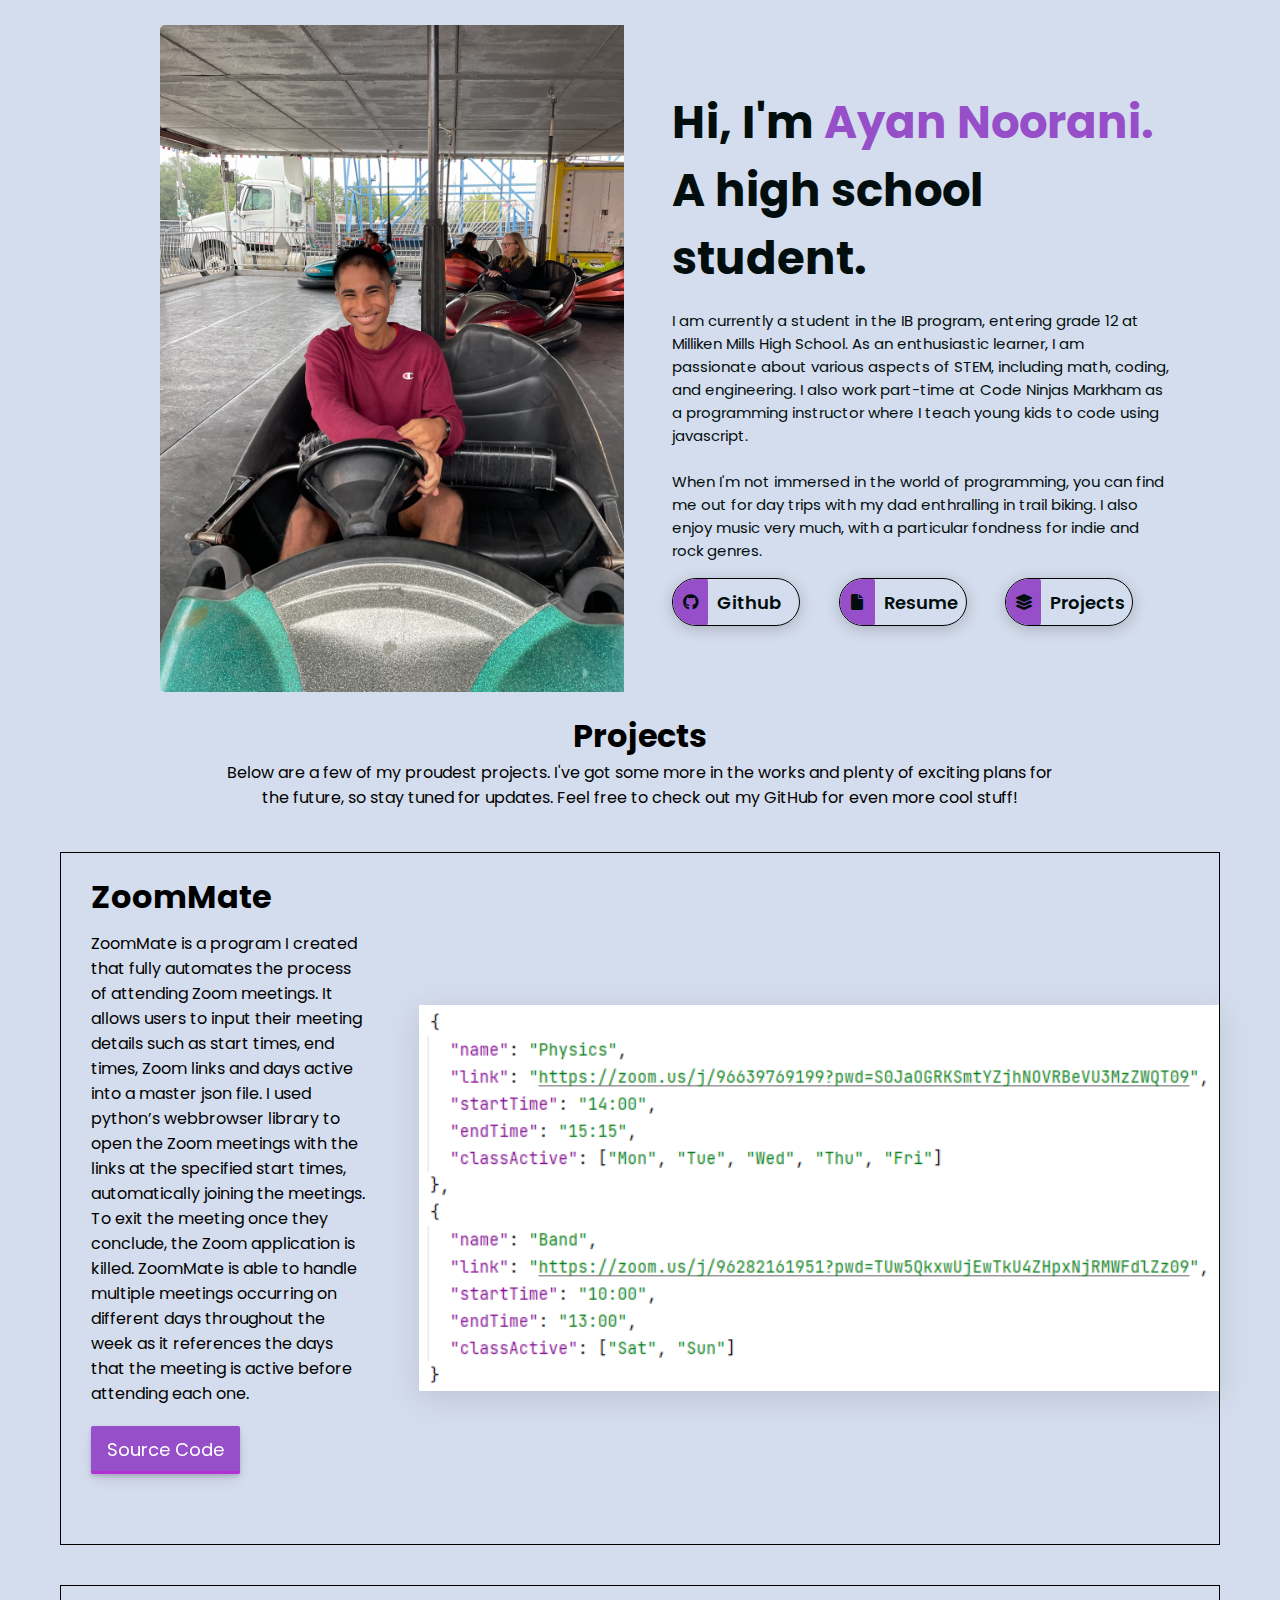
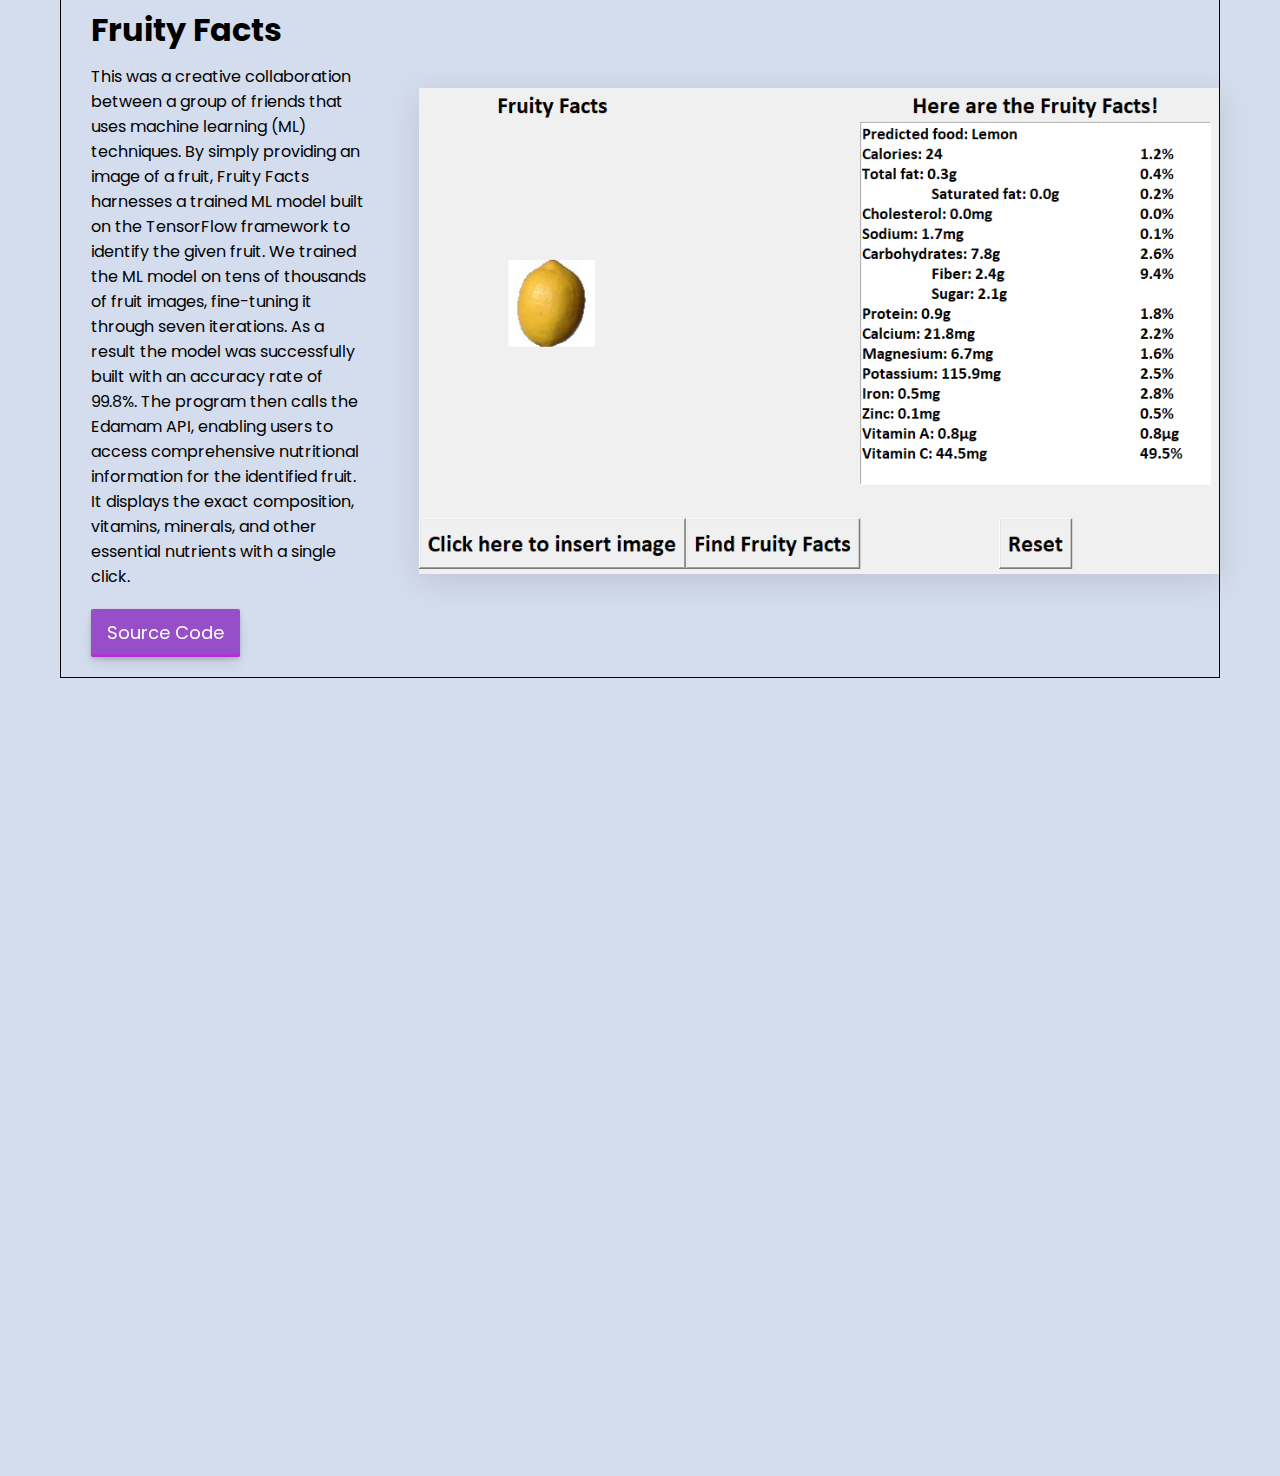
==== index.html @ 3dbb7472 "udated document title" ====
<!DOCTYPE html>
<html lang="en">
<head>
    <meta charset="UTF-8">
    <meta http-equiv="X-UA-Compatible" content="IE=edge">
    <meta name="viewport" content="width=device-width, initial-scale=1.0">
    <title>Ayan Noorani</title>
    <link rel="stylesheet" href="style.css">
    <link href="https://fonts.googleapis.com/css2?family=Poppins&display=swap" rel="stylesheet">
    <link rel="stylesheet" href="https://cdnjs.cloudflare.com/ajax/libs/font-awesome/6.0.0/css/all.min.css" integrity="sha512-9usAa10IRO0HhonpyAIVpjrylPvoDwiPUiKdWk5t3PyolY1cOd4DSE0Ga+ri4AuTroPR5aQvXU9xC6qOPnzFeg==" crossorigin="anonymous" referrerpolicy="no-referrer" />
    <link rel="icon" href="images/favicon-32x32.png">
</head>
<body class="bod">
    <div class="bod1">
        <div class="header-content">
            <div class="left-header">
                <div class="h-shape"></div>
                <div class="image-container">
                    <div class="image">
                        <img class="slides fade slide0" src="images/aboutme/port0.jpg" alt="">
                        <img class="slides fade slide1" src="images/aboutme/port1.jpg" alt="">
                        <img class="slides fade slide2" src="images/aboutme/port2.jpg" alt="">
                        <img class="slides fade slide3" src="images/aboutme/port3.jpg" alt="">
                        <!-- <img class="slides fade slide0"src="images/hero.png" alt=""> -->
                    </div>
                </div>
                
            </div>
            <div class="right-header">
                <h1 class="name">
                    Hi, I'm <span>Ayan Noorani.</span> <br/>
                    A high school student.
                </h1>
                <p>
                    
                    I am currently a student in the IB program, entering grade 12 at Milliken Mills High School. As an enthusiastic learner, I am passionate about various aspects of STEM, including math, coding, and engineering. I also work part-time at Code Ninjas Markham as a programming instructor where I teach young kids to code using javascript. 
                    </br></br>
                    When I'm not immersed in the world of programming, you can find me out for day trips with my dad enthralling in trail biking. I also enjoy music very much, with a particular fondness for indie and rock genres. 

                    
                </p>
                <div class="btns">
                    <div class="btn-container">
                        <a href="https://github.com/4y4n" class="main-btn" target="_blank" style="text-decoration:none">
                            <span class="btn-icon"><i class="fa-brands fa-github"></i></span>
                            <span class="btn-text">Github</span>
                        </a>
                    </div>
                    <div class="btn-container">
                        <span class="icon-btn"></span>
                        <a href="https://www.ayan.imnotavailable.com/resume.pdf" class="main-btn" target="_blank" style="text-decoration:none">
                            <span class="btn-icon"><i class="fa-solid fa-file"></i></span>
                            <span class="btn-text">Resume</span>
                        </a>
                    </div> 
                    <div class="btn-container">
                        <a href="#projects" class="main-btn" style="text-decoration:none">
                            <span class="btn-icon"><i class="fa-solid fa-layer-group"></i></span>
                            <span class="btn-text">Projects</span>
                        </a>
                    </div>
                </div>
            </div>
        </div>
    <div id="projects">
        <div class="projects-title">
            <h1>Projects</h1>
            <div class="projects-title-p">
                <p>Below are a few of my proudest projects. I've got some more in the works and plenty of exciting plans for the future, so stay tuned for updates. Feel free to check out my GitHub for even more cool stuff!</p>
            </div>
        </div>
        <div class="projects-container">
            <div class="project-container">
                <div class="left-project">
                    <h1>ZoomMate</h1>
                    <p>ZoomMate is a program I created that fully automates the process of attending Zoom meetings. It allows users to input their meeting details such as start times, end times, Zoom links and days active into a master json file. I used python’s webbrowser library to open the Zoom meetings with the links at the specified start times, automatically joining the meetings. To exit the meeting once they conclude, the Zoom application is killed. ZoomMate is able to handle multiple meetings occurring on different days throughout the week as it references the days that the meeting is active before attending each one.</p>
                    <a class="project-btn" href="https://github.com/4y4n/ZoomOpener" target="_blank" style="text-decoration:none">Source Code</a>
                </div>
                <div class="right-project">
                    <img src="images/projects/ZoomMate.png" alt="">
                </div>
            </div>
            <div class="project-container">
                <div class="left-project">
                    <h1>Fruity Facts</h1>
                    
                    <p>This was a creative collaboration between a group of friends that uses machine learning (ML) techniques. By simply providing an image of a fruit, Fruity Facts harnesses a trained ML model built on the TensorFlow framework to identify the given fruit. We trained the ML model on tens of thousands of fruit images, fine-tuning it through seven iterations. As a result the model was successfully built with an accuracy rate of 99.8%. The program then calls the Edamam API, enabling users to access comprehensive nutritional information for the identified fruit. It displays the exact composition, vitamins, minerals, and other essential nutrients with a single click.</p>
                    <a role="button" class="project-btn" target="_blank" href="https://github.com/faymo/Fruity-Facts">Source Code</a>
                </div>
                <div class="right-project">
                    <img src="images/projects/FruityFacts.png" alt="">
                </div>
            </div>
        </div>
    </div>
        
        <!-- <a href="#switch" id="switch">Switch</a> -->
    </div>
</body>
<script src="app.js"></script>
</html>


<!-- have a main page with an image carousel, a nice title at the top right with my description below that. then three identical buttons containing resume, github, projects, have projects button take you below. -->
<!-- have a button at the top right where when pressed, will change the css variables to change theme of page -->
<!-- for carousel, have each picture in a div with 100% width that are all in a div with 400% width that is in a div with 100% so you only see one pic at a time, in javascript, just slide the 400% width div over! -->
---- style.css ----
* {
    margin: 0;
    padding: 0;
    box-sizing: border-box;
    list-style: none;
}

:root {
    --color-primary: #D4DDED;
    --color-secondary: rgb(150, 79, 201);
    --color-secondary-fade: 200, 25, 225;
    --color-secondary-box: 150,79, 201;
    --color-text: rgb(2, 14, 14);
    -color-buttons: rgb(197, 119, 55);
    --box-shadow-1: 0 3px 15px rgba(0,0,0,.2);
    --color-background: #D4DDED;
}

html {
    scroll-behavior: smooth;
}


/* body {
    min-height: 100vh;
    width: 100%;
    position: absolute;
    left: 0;
    top: 0;
    padding: 25px 60px;
    background-color: var(--color-primary);
    background-color: var(--color-background);
    font-family: 'Poppins', sans-serif;
    animation-name: opac;
    animation-duration: 2s;
} */

.bod1 {
    background-color: var(--color-background);
    min-height: 100vh;
    width: 100%;
    position: absolute;
    left: 0;
    top: 0;
    padding: 25px 60px;
    font-family: 'Poppins', sans-serif;
    animation-name: opac;
    animation-duration: 2s;
}


@keyframes opac {
    0% {
        opacity: 0;
    }
    100% {
        opacity: 1;
    }
}



a { 
    display: inline-block;
}

/* -------------------------------------------------------------------------------------------------- */
/* header */

.header-content {
    display: grid;
    grid-template-columns: repeat(2, 1fr);
    /* border: 1px solid black; */
}

.left-header {
    display: flex;
    justify-content: center;
    align-items: center;
    /* border: 1px solid black; */
    overflow: hidden;
}

.image-container {
    display: flex;
    width: 100%;
    /* border: 2px solid black; */
    z-index: 100;
}

.image {
    display: flex;
    width: 400%;
    animation-name: fade;
    animation-duration: 500ms;
    /* transform: translateX(-100px); */
    /* transition: 500ms; */
}

/* .slides-1 {
    flex: 1;
    
}

.slides-2 {
    display: inline-block;
} */

.slides {
    width: 500px;
    transition: 500ms;
    border-radius: 5px;
    margin-left: 100px;
}

/* .slide0 {
    display: flex;
}

.fade {
    animation-name: fade;
    animation-duration: 2s;
} */
  
@keyframes fade {
    0% {
        transform: translateX(120%)
    }
    100% {
        transform: translateX(0)
    }
}


.right-header {
    padding: 3rem 3rem;
    color: var(--color-text);
}

.right-header h1 {
    /* border: 1px solid black; */
    padding-top: 1rem;
    width: 500px;
    font-size: 45px;
}

.right-header p {
    padding-top: 1rem;
    font-size: 15px;
}

.name span {
    color: var(--color-secondary);
}

/* Buttons */
.btns {
    padding-top: 1rem;
    display: grid;
    grid-template-columns: repeat(3, 3fr);
}

.btn-container {
    display: flex;
    width: fit-content;
    height: auto;
    align-self: flex-start;
    box-shadow: var(--box-shadow-1);
    border-radius: 30px;
    font-size: 20px;
    transition: 1s;
}

.main-btn {
    border-radius: 30px;
    font-weight: 600;
    position: relative;
    border: 1px solid black;
    display: flex;
    overflow: hidden;
    align-self: flex-start;
    align-items: center;
    padding-right: 1rem;
    z-index: 1;
    width: 8rem;
    height: 3rem;
}


.btn-text {
    z-index: 3;
    padding-left: 40%;
    filter: none;
    opacity: 1;
    transition: all .2s ease-in; 
    font-size: 18px;
    color: var(--color-text);
}

.btn-icon {
    z-index: 4;
    display: flex;
    width: 35px;
    height: 50px;
    position: absolute;
    align-items: center;
    justify-content: center;
    padding: 0.8rem;
    background-color: var(--color-secondary);
    border-radius: 10%;
    margin-right: 0.5rem;
    /* transform: translateX(0); */
    transition: all .2s ease-in;
    opacity: 1;
}

.btn-icon i {
    transform: translateX(0);
    transition: all .2s ease-in;
    color: var(--color-text);
    font-size: 1rem;
    filter: none;
}

.main-btn:hover .btn-icon {
    width: 8rem;
    transition: all .2s ease-out;
    background-color: rgba(var(--color-secondary-fade), 0.55);
    backdrop-filter: blur(2px);
}

.main-btn:hover .btn-icon i{
    transition: all .2s ease-out;
    font-size: larger;
}

.main-btn:hover .btn-text{
    opacity: 0;
    transition: all .2s ease-out;
}




/* ------------------------------------------------------------------------------------- */
/* Projects */

.projects-title {
    display: block;
    height: 100px;
    margin-top: 20px;
    /* position: absolute; */
}

.projects-title h1 {
    display: flex;
    justify-content: center;
    align-items: center;
    text-align: center;
}

.projects-title-p {
    display: flex;
    justify-content: center;
    align-items: center;
    /* width: 500px; */
}

.projects-title p {
    text-align: center;
    width: 830px;
}

.projects-container {
    /* display: flex; */
    width: fit-content;
    display: grid;
    grid-template-rows: repeat(3, 1fr);
    margin-top: 40px;
    /* grid-template-columns: repeat(1, 1fr); */
    /* border: 1px solid black; */
}



.project-container {
    display: grid;
    grid-template-columns: repeat(2, 1fr);
    border: 1px solid black;
    margin-bottom: 40px;
}

.right-project{
    /* width: 400px; */
    /* padding-top: 10px;
    padding-left: 30px; */
    display: flex;
    justify-content: center;
    align-items: center;
    margin-left: 50px;
}

.right-project img {
    width: 800px;
    box-shadow: rgba(100, 100, 111, 0.2) 0px 7px 29px 0px;
}

.left-project {
    margin-top: 20px;
    margin-left: 30px;
    margin-bottom: 20px;

}

.left-project h1{
    display: flex;

}
.left-project p {
    display: flex;
    margin-top: 10px;
    margin-bottom: 20px;
}

/* source code buttons */

.project-btn {
    align-items: center;
    appearance: none;
    background-color: var(--color-secondary);
    border-radius: 2px;
    border-width: 0;
    box-shadow: rgba(45, 35, 66, 0.2) 0 2px 4px,rgba(45, 35, 66, 0.15) 0 7px 13px -3px, rgba(var(--color-secondary-fade), 0.55) 0 -3px 0 inset;
    box-sizing: border-box;
    color: white;
    cursor: pointer;
    display: inline-flex;
    height: 48px;
    justify-content: center;
    line-height: 1;
    list-style: none;
    overflow: hidden;
    padding-left: 16px;
    padding-right: 16px;
    position: relative;
    text-align: left;
    text-decoration: none;
    transition: box-shadow .15s,transform .15s;
    user-select: none;
    -webkit-user-select: none;
    touch-action: manipulation;
    white-space: nowrap;
    will-change: box-shadow,transform;
    font-size: 18px;
}
   
.project-btn:focus {
    box-shadow: #D6D6E7 0 0 20px 1.5px inset, rgba(45, 35, 66, 0.4) 0 2px 4px, rgba(45, 35, 66, 0.3) 0 7px 13px -3px, rgba(var(--color-secondary-fade), 0.55) 0 -3px 0 inset;
}
   
.project-btn:hover {
    box-shadow: rgba(45, 35, 66, 0.3) 0 4px 20px, rgba(45, 35, 66, 0.2) 0 7px 13px -3px, rgba(var(--color-secondary-fade), 0.55) 0 -3px 0 inset;
    transform: translateY(-2px);
}
   
.project-btn:active {
    box-shadow: rgba(var(--color-secondary-fade), 0.55) 0 3px 20px inset;
    transform: translateY(2px);
}
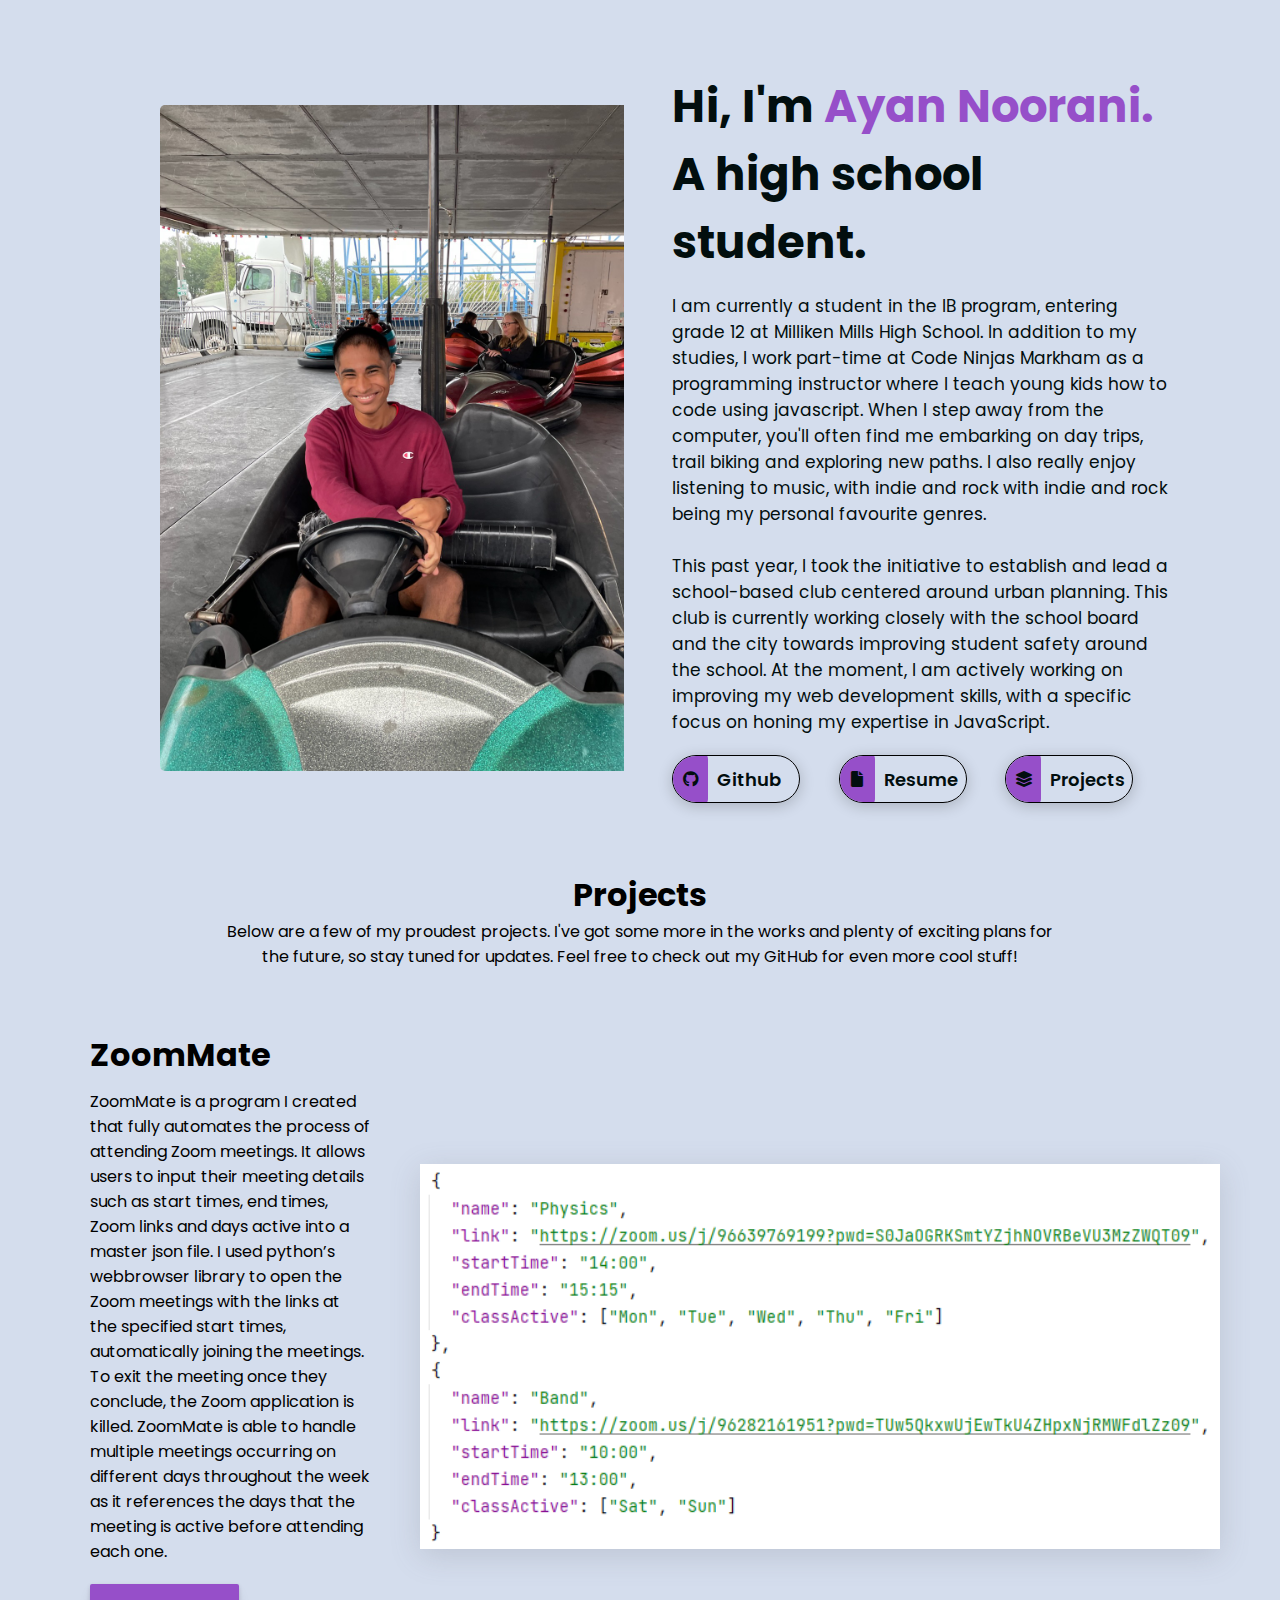
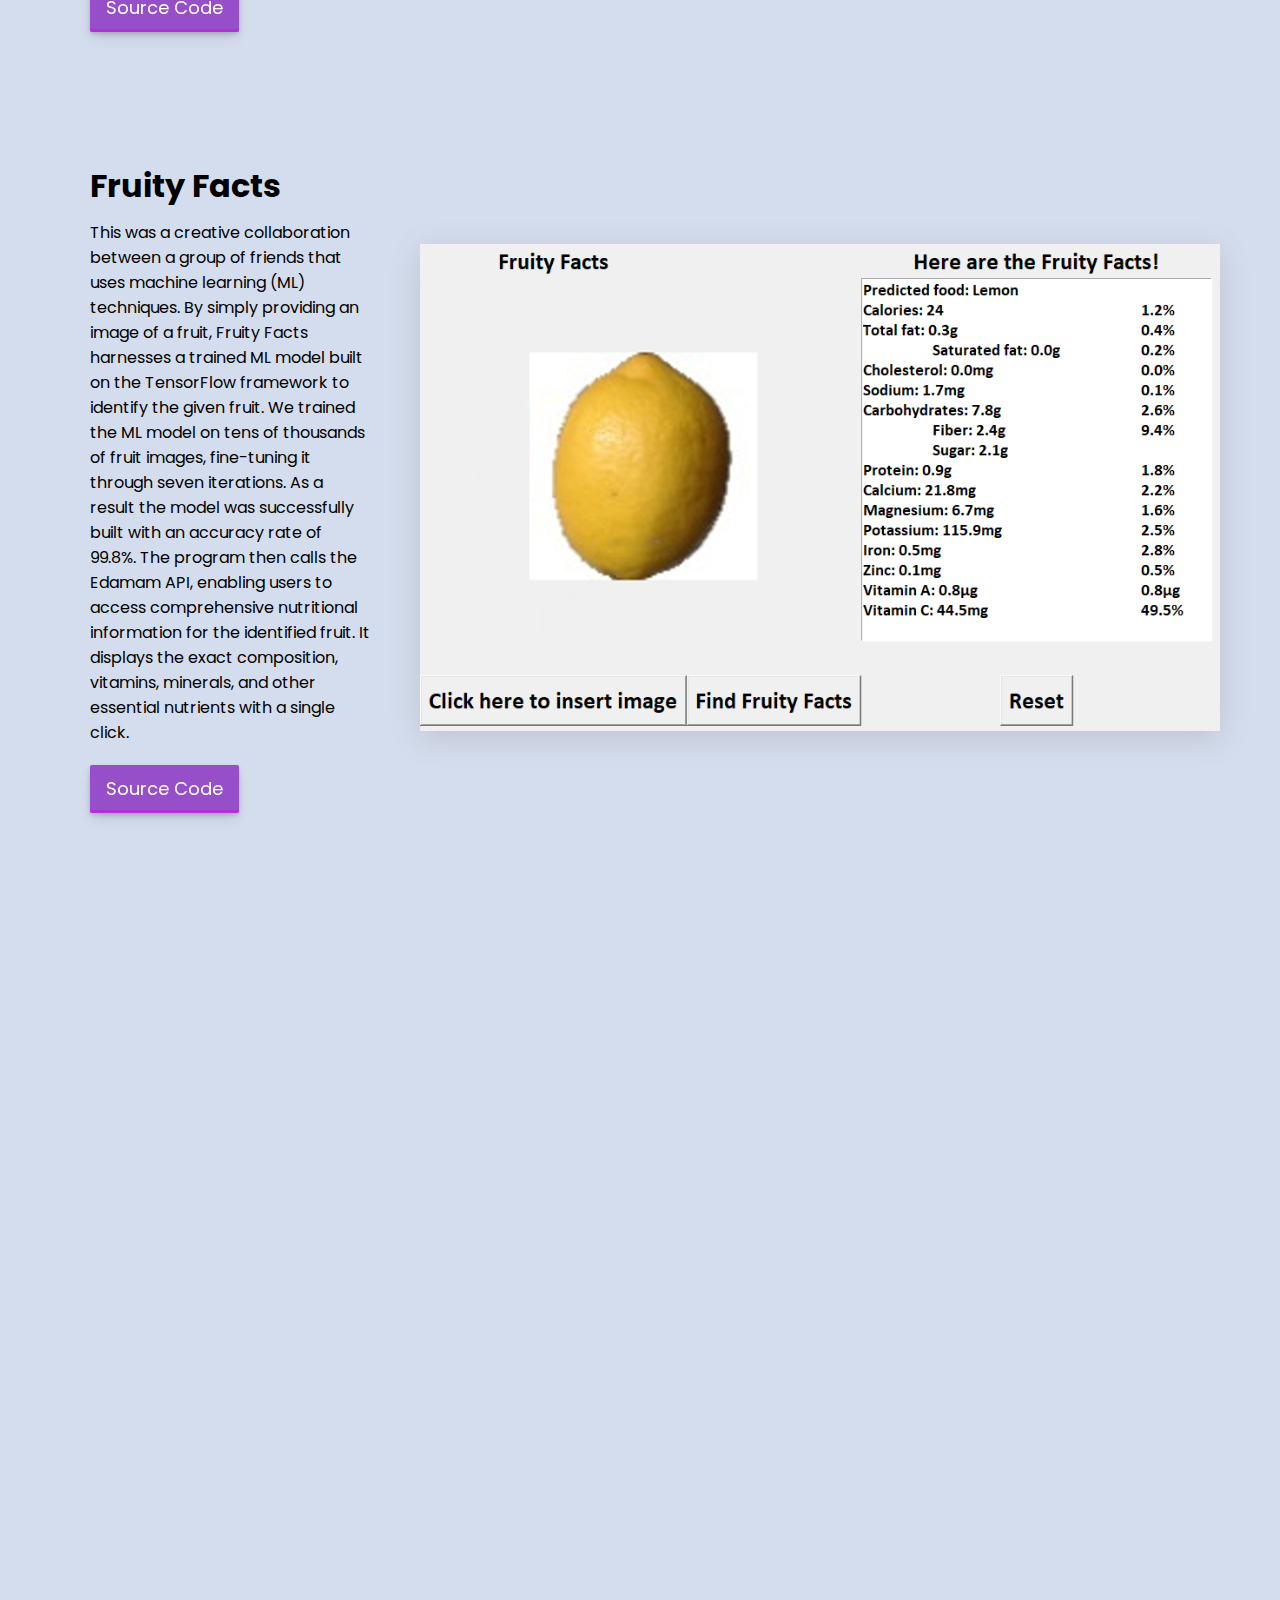
==== commit 085e8c0d: "updated about me text" ====
--- a/index.html
+++ b/index.html
@@ -11,16 +11,15 @@
     <link rel="icon" href="images/favicon-32x32.png">
 </head>
 <body class="bod">
-    <div class="bod1">
-        <div class="header-content">
-            <div class="left-header">
-                <div class="h-shape"></div>
+    <div class="header-content">
+        <div class="left-header">
+            <div class="h-shape"></div>
                 <div class="image-container">
                     <div class="image">
-                        <img class="slides fade slide0" src="images/aboutme/port0.jpg" alt="">
-                        <img class="slides fade slide1" src="images/aboutme/port1.jpg" alt="">
-                        <img class="slides fade slide2" src="images/aboutme/port2.jpg" alt="">
-                        <img class="slides fade slide3" src="images/aboutme/port3.jpg" alt="">
+                        <img class="slides slide0" src="images/aboutme/port0.jpg" alt="">
+                        <img class="slides slide1" src="images/aboutme/port1.jpg" alt="">
+                        <img class="slides slide2" src="images/aboutme/port2.jpg" alt="">
+                        <img class="slides slide3" src="images/aboutme/port3.jpg" alt="">
                         <!-- <img class="slides fade slide0"src="images/hero.png" alt=""> -->
                     </div>
                 </div>
@@ -32,12 +31,9 @@
                     A high school student.
                 </h1>
                 <p>
-                    
-                    I am currently a student in the IB program, entering grade 12 at Milliken Mills High School. As an enthusiastic learner, I am passionate about various aspects of STEM, including math, coding, and engineering. I also work part-time at Code Ninjas Markham as a programming instructor where I teach young kids to code using javascript. 
-                    </br></br>
-                    When I'm not immersed in the world of programming, you can find me out for day trips with my dad enthralling in trail biking. I also enjoy music very much, with a particular fondness for indie and rock genres. 
-
-                    
+                    I am currently a student in the IB program, entering grade 12 at Milliken Mills High School.  In addition to my studies, I work part-time at Code Ninjas Markham as a programming instructor where I teach young kids how to code using javascript. When I step away from the computer, you'll often find me embarking on day trips, trail biking and exploring new paths. I also really enjoy listening to music, with indie and rock with indie and rock being my personal favourite genres. 
+                    <br/><br/>
+                    This past year, I took the initiative to establish and lead a school-based club centered around urban planning. This club is currently working closely with the school board and the city towards improving student safety around the school. At the moment, I am actively working on improving my web development skills, with a specific focus on honing my expertise in JavaScript.
                 </p>
                 <div class="btns">
                     <div class="btn-container">
@@ -94,8 +90,7 @@
         </div>
     </div>
         
-        <!-- <a href="#switch" id="switch">Switch</a> -->
-    </div>
+    <!-- <a href="#switch" id="switch">Switch</a> -->
 </body>
 <script src="app.js"></script>
 </html>
--- a/style.css
+++ b/style.css
@@ -21,21 +21,22 @@
 }
 
 
-/* body {
+body {
     min-height: 100vh;
     width: 100%;
     position: absolute;
     left: 0;
     top: 0;
     padding: 25px 60px;
+    /* padding: 3% 1%; */
     background-color: var(--color-primary);
     background-color: var(--color-background);
     font-family: 'Poppins', sans-serif;
     animation-name: opac;
     animation-duration: 2s;
-} */
-
-.bod1 {
+}
+
+/* .bod1 {
     background-color: var(--color-background);
     min-height: 100vh;
     width: 100%;
@@ -46,7 +47,7 @@
     font-family: 'Poppins', sans-serif;
     animation-name: opac;
     animation-duration: 2s;
-}
+} */
 
 
 @keyframes opac {
@@ -97,30 +98,12 @@
     /* transition: 500ms; */
 }
 
-/* .slides-1 {
-    flex: 1;
-    
-}
-
-.slides-2 {
-    display: inline-block;
-} */
-
 .slides {
     width: 500px;
-    transition: 500ms;
+    transition: 500ms ease-in-out;
     border-radius: 5px;
     margin-left: 100px;
 }
-
-/* .slide0 {
-    display: flex;
-}
-
-.fade {
-    animation-name: fade;
-    animation-duration: 2s;
-} */
   
 @keyframes fade {
     0% {
@@ -139,14 +122,14 @@
 
 .right-header h1 {
     /* border: 1px solid black; */
-    padding-top: 1rem;
+    /* padding-top: 1rem; */
     width: 500px;
     font-size: 45px;
 }
 
 .right-header p {
     padding-top: 1rem;
-    font-size: 15px;
+    font-size: 17px;
 }
 
 .name span {
@@ -155,7 +138,7 @@
 
 /* Buttons */
 .btns {
-    padding-top: 1rem;
+    padding-top: 20px;
     display: grid;
     grid-template-columns: repeat(3, 3fr);
 }
@@ -286,7 +269,7 @@
 .project-container {
     display: grid;
     grid-template-columns: repeat(2, 1fr);
-    border: 1px solid black;
+    /* border: 1px solid black; */
     margin-bottom: 40px;
 }
 
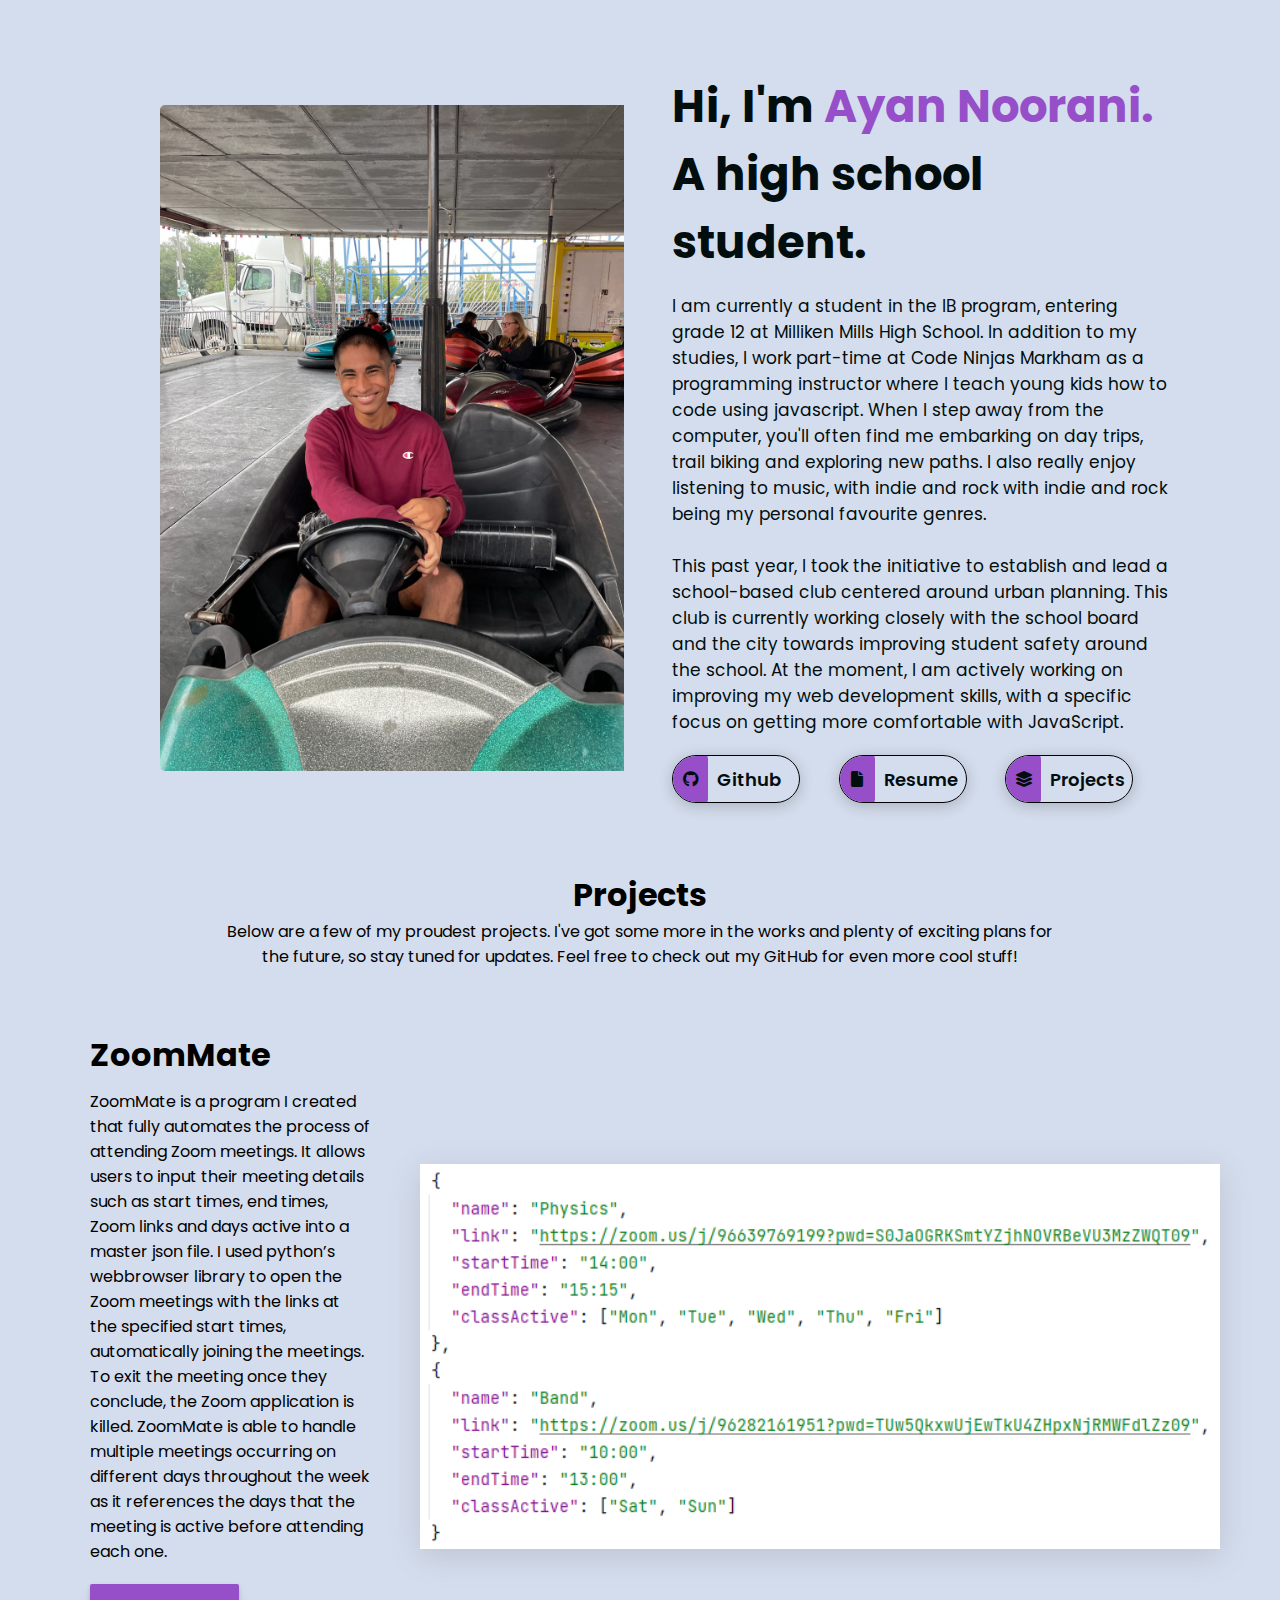
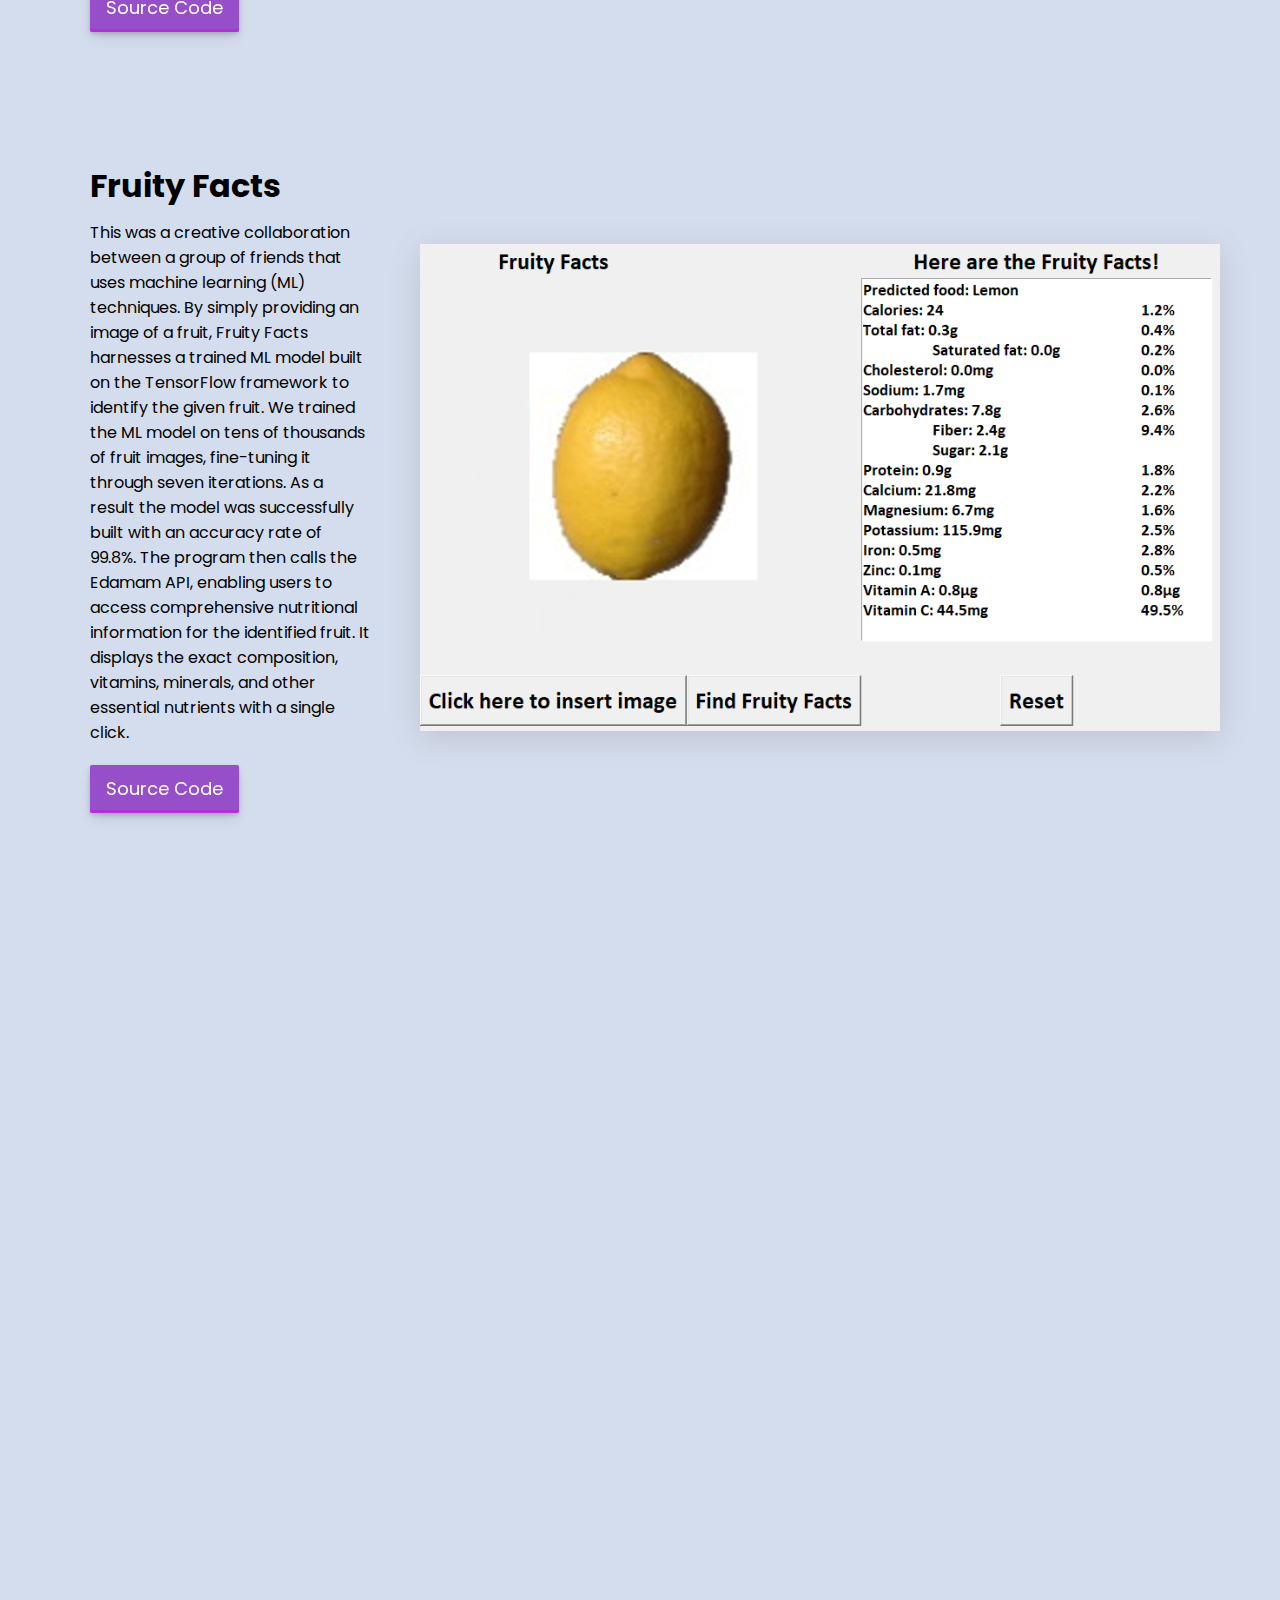
==== commit 64d470ef: "updated about me desc" ====
--- a/index.html
+++ b/index.html
@@ -33,7 +33,7 @@
                 <p>
                     I am currently a student in the IB program, entering grade 12 at Milliken Mills High School.  In addition to my studies, I work part-time at Code Ninjas Markham as a programming instructor where I teach young kids how to code using javascript. When I step away from the computer, you'll often find me embarking on day trips, trail biking and exploring new paths. I also really enjoy listening to music, with indie and rock with indie and rock being my personal favourite genres. 
                     <br/><br/>
-                    This past year, I took the initiative to establish and lead a school-based club centered around urban planning. This club is currently working closely with the school board and the city towards improving student safety around the school. At the moment, I am actively working on improving my web development skills, with a specific focus on honing my expertise in JavaScript.
+                    This past year, I took the initiative to establish and lead a school-based club centered around urban planning. This club is currently working closely with the school board and the city towards improving student safety around the school. At the moment, I am actively working on improving my web development skills, with a specific focus on getting more comfortable with JavaScript.
                 </p>
                 <div class="btns">
                     <div class="btn-container">
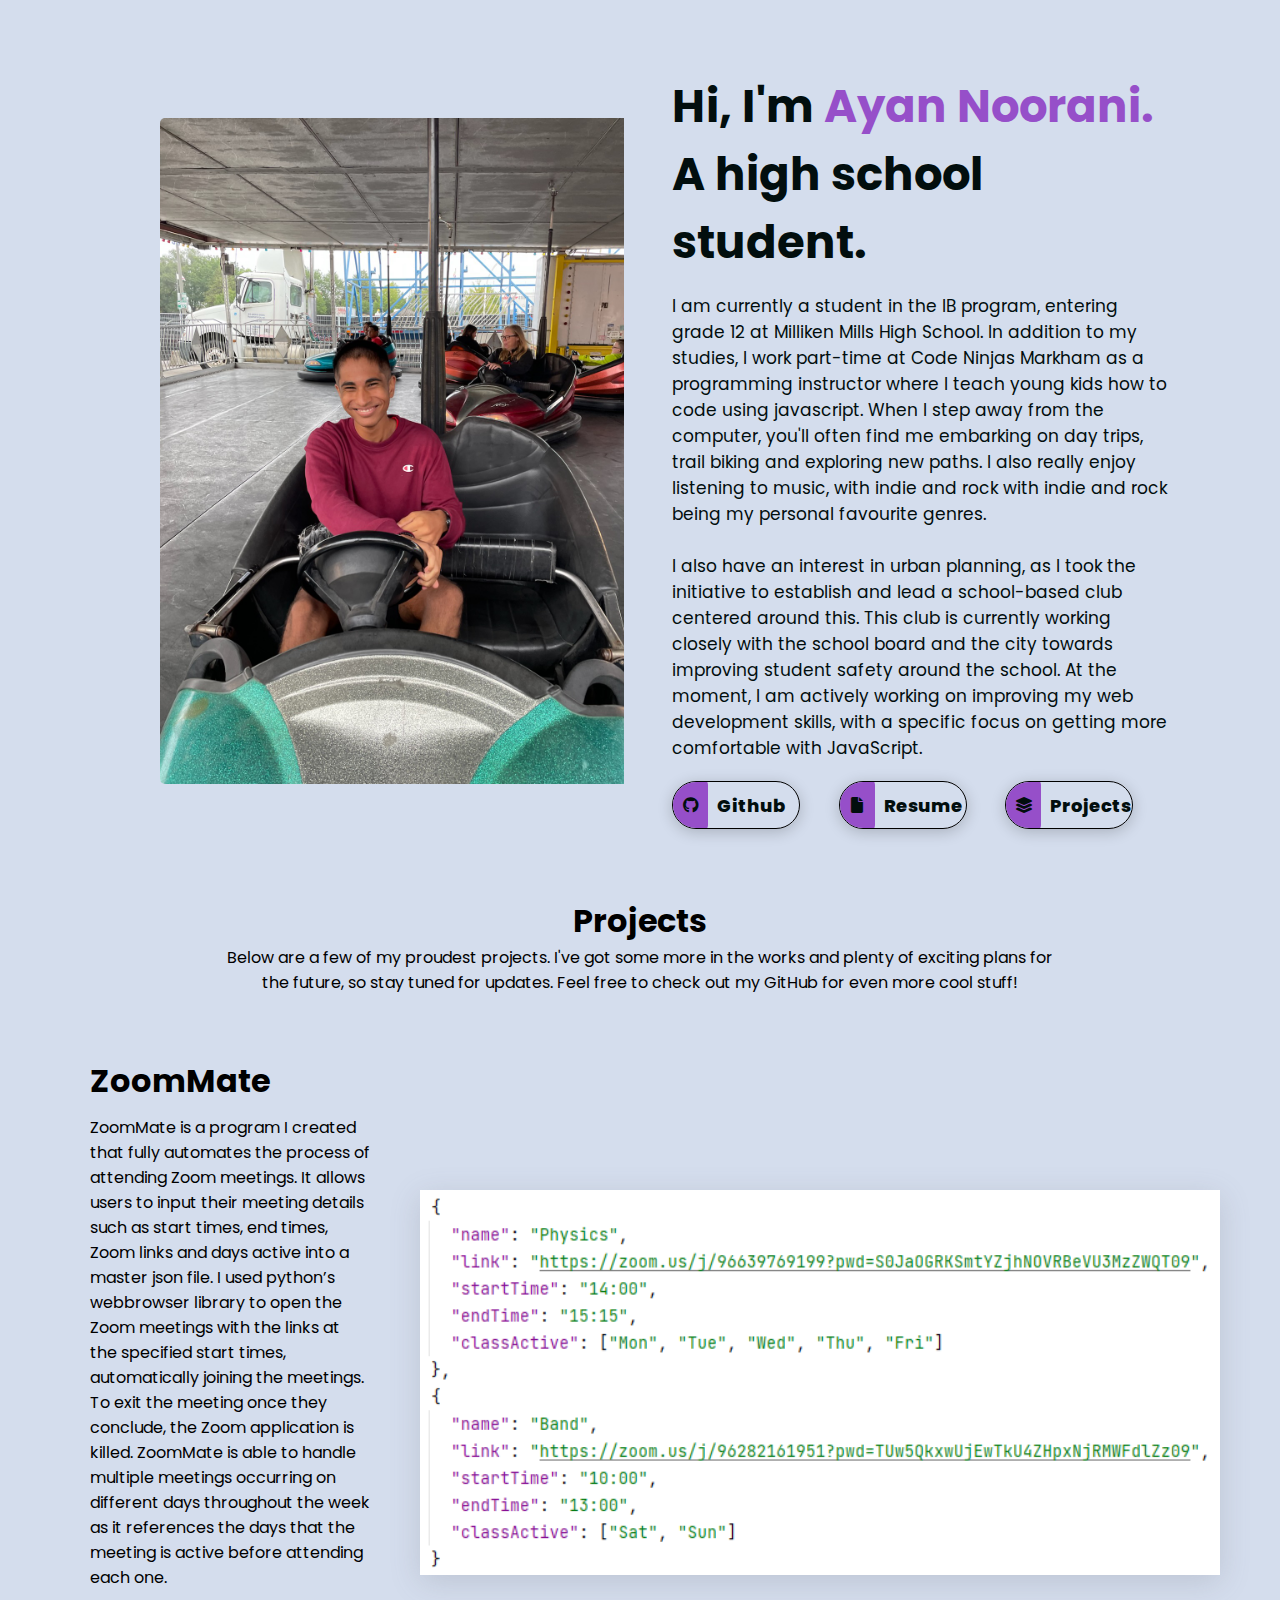
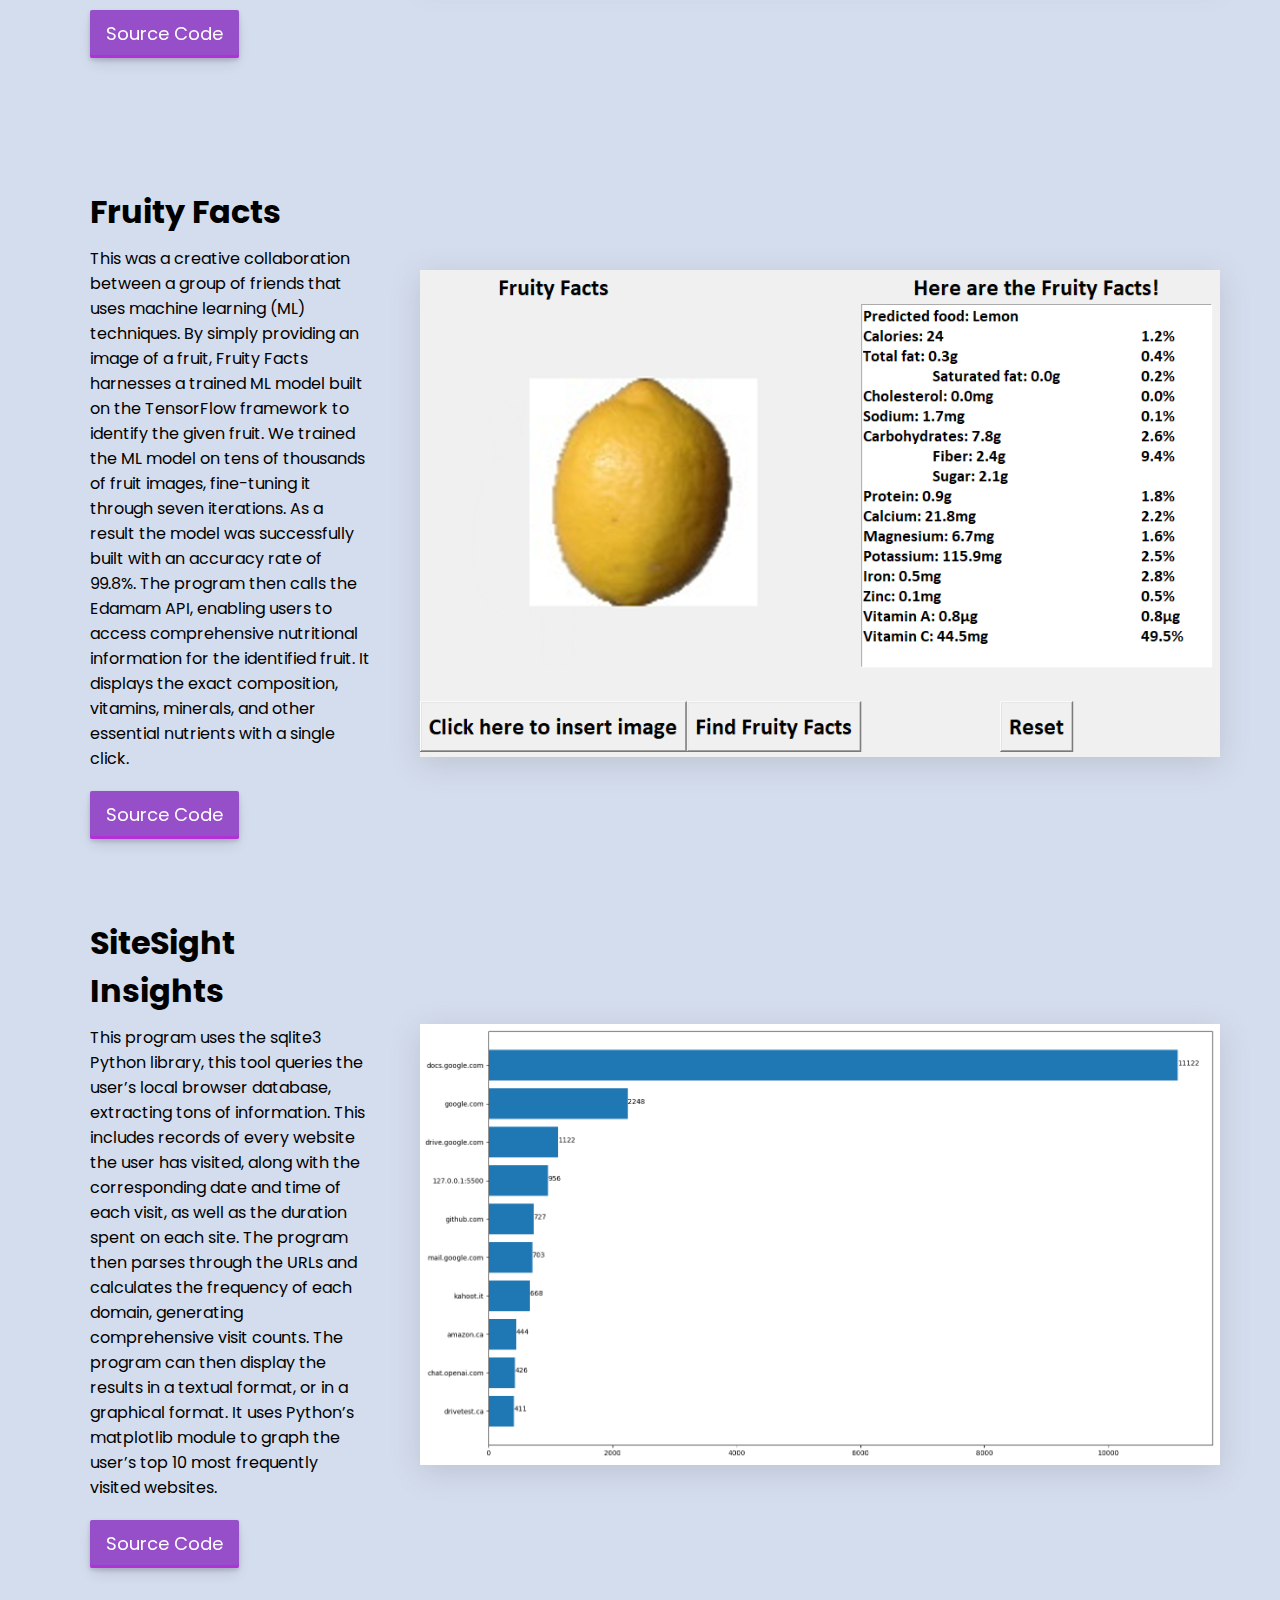
==== commit 506cb462: "Added third project" ====
--- a/index.html
+++ b/index.html
@@ -14,7 +14,7 @@
     <div class="header-content">
         <div class="left-header">
             <div class="h-shape"></div>
-                <div class="image-container">
+                <div class="image-container" id="images-container">
                     <div class="image">
                         <img class="slides slide0" src="images/aboutme/port0.jpg" alt="">
                         <img class="slides slide1" src="images/aboutme/port1.jpg" alt="">
@@ -23,7 +23,6 @@
                         <!-- <img class="slides fade slide0"src="images/hero.png" alt=""> -->
                     </div>
                 </div>
-                
             </div>
             <div class="right-header">
                 <h1 class="name">
@@ -33,7 +32,7 @@
                 <p>
                     I am currently a student in the IB program, entering grade 12 at Milliken Mills High School.  In addition to my studies, I work part-time at Code Ninjas Markham as a programming instructor where I teach young kids how to code using javascript. When I step away from the computer, you'll often find me embarking on day trips, trail biking and exploring new paths. I also really enjoy listening to music, with indie and rock with indie and rock being my personal favourite genres. 
                     <br/><br/>
-                    This past year, I took the initiative to establish and lead a school-based club centered around urban planning. This club is currently working closely with the school board and the city towards improving student safety around the school. At the moment, I am actively working on improving my web development skills, with a specific focus on getting more comfortable with JavaScript.
+                    I also have an interest in urban planning, as I took the initiative to establish and lead a school-based club centered around this. This club is currently working closely with the school board and the city towards improving student safety around the school. At the moment, I am actively working on improving my web development skills, with a specific focus on getting more comfortable with JavaScript.
                 </p>
                 <div class="btns">
                     <div class="btn-container">
@@ -70,7 +69,7 @@
                 <div class="left-project">
                     <h1>ZoomMate</h1>
                     <p>ZoomMate is a program I created that fully automates the process of attending Zoom meetings. It allows users to input their meeting details such as start times, end times, Zoom links and days active into a master json file. I used python’s webbrowser library to open the Zoom meetings with the links at the specified start times, automatically joining the meetings. To exit the meeting once they conclude, the Zoom application is killed. ZoomMate is able to handle multiple meetings occurring on different days throughout the week as it references the days that the meeting is active before attending each one.</p>
-                    <a class="project-btn" href="https://github.com/4y4n/ZoomOpener" target="_blank" style="text-decoration:none">Source Code</a>
+                    <a class="project-btn" href="https://github.com/4y4n/ZoomMate" target="_blank" style="text-decoration:none">Source Code</a>
                 </div>
                 <div class="right-project">
                     <img src="images/projects/ZoomMate.png" alt="">
@@ -84,7 +83,18 @@
                     <a role="button" class="project-btn" target="_blank" href="https://github.com/faymo/Fruity-Facts">Source Code</a>
                 </div>
                 <div class="right-project">
-                    <img src="images/projects/FruityFacts.png" alt="">
+                    <img src="images/projects/Fruity_Facts.png" alt="">
+                </div>
+            </div>
+            <div class="project-container">
+                <div class="left-project">
+                    <h1>SiteSight Insights</h1>
+                    
+                    <p>This program uses the sqlite3 Python library, this tool queries the user’s local browser database, extracting tons of information. This includes records of every website the user has visited, along with the corresponding date and time of each visit, as well as the duration spent on each site. The program then parses through the URLs and calculates the frequency of each domain, generating comprehensive visit counts. The program can then display the results in a textual format, or in a graphical format. It uses Python’s matplotlib module to graph the user’s top 10 most frequently visited websites.</p>
+                    <a role="button" class="project-btn" target="_blank" href="https://github.com/4y4n/Browser_History_Analyzer">Source Code</a>
+                </div>
+                <div class="right-project">
+                    <img src="images/projects/SiteSight_Insights.png" alt="">
                 </div>
             </div>
         </div>
--- a/style.css
+++ b/style.css
@@ -94,6 +94,7 @@
     width: 400%;
     animation-name: fade;
     animation-duration: 500ms;
+
     /* transform: translateX(-100px); */
     /* transition: 500ms; */
 }
@@ -102,6 +103,7 @@
     width: 500px;
     transition: 500ms ease-in-out;
     border-radius: 5px;
+    /* margin-left: calc(25% - 500px); */
     margin-left: 100px;
 }
   
@@ -152,6 +154,7 @@
     border-radius: 30px;
     font-size: 20px;
     transition: 1s;
+    cursor: pointer;
 }
 
 .main-btn {
@@ -178,6 +181,7 @@
     transition: all .2s ease-in; 
     font-size: 18px;
     color: var(--color-text);
+    font-weight: 800;
 }
 
 .btn-icon {
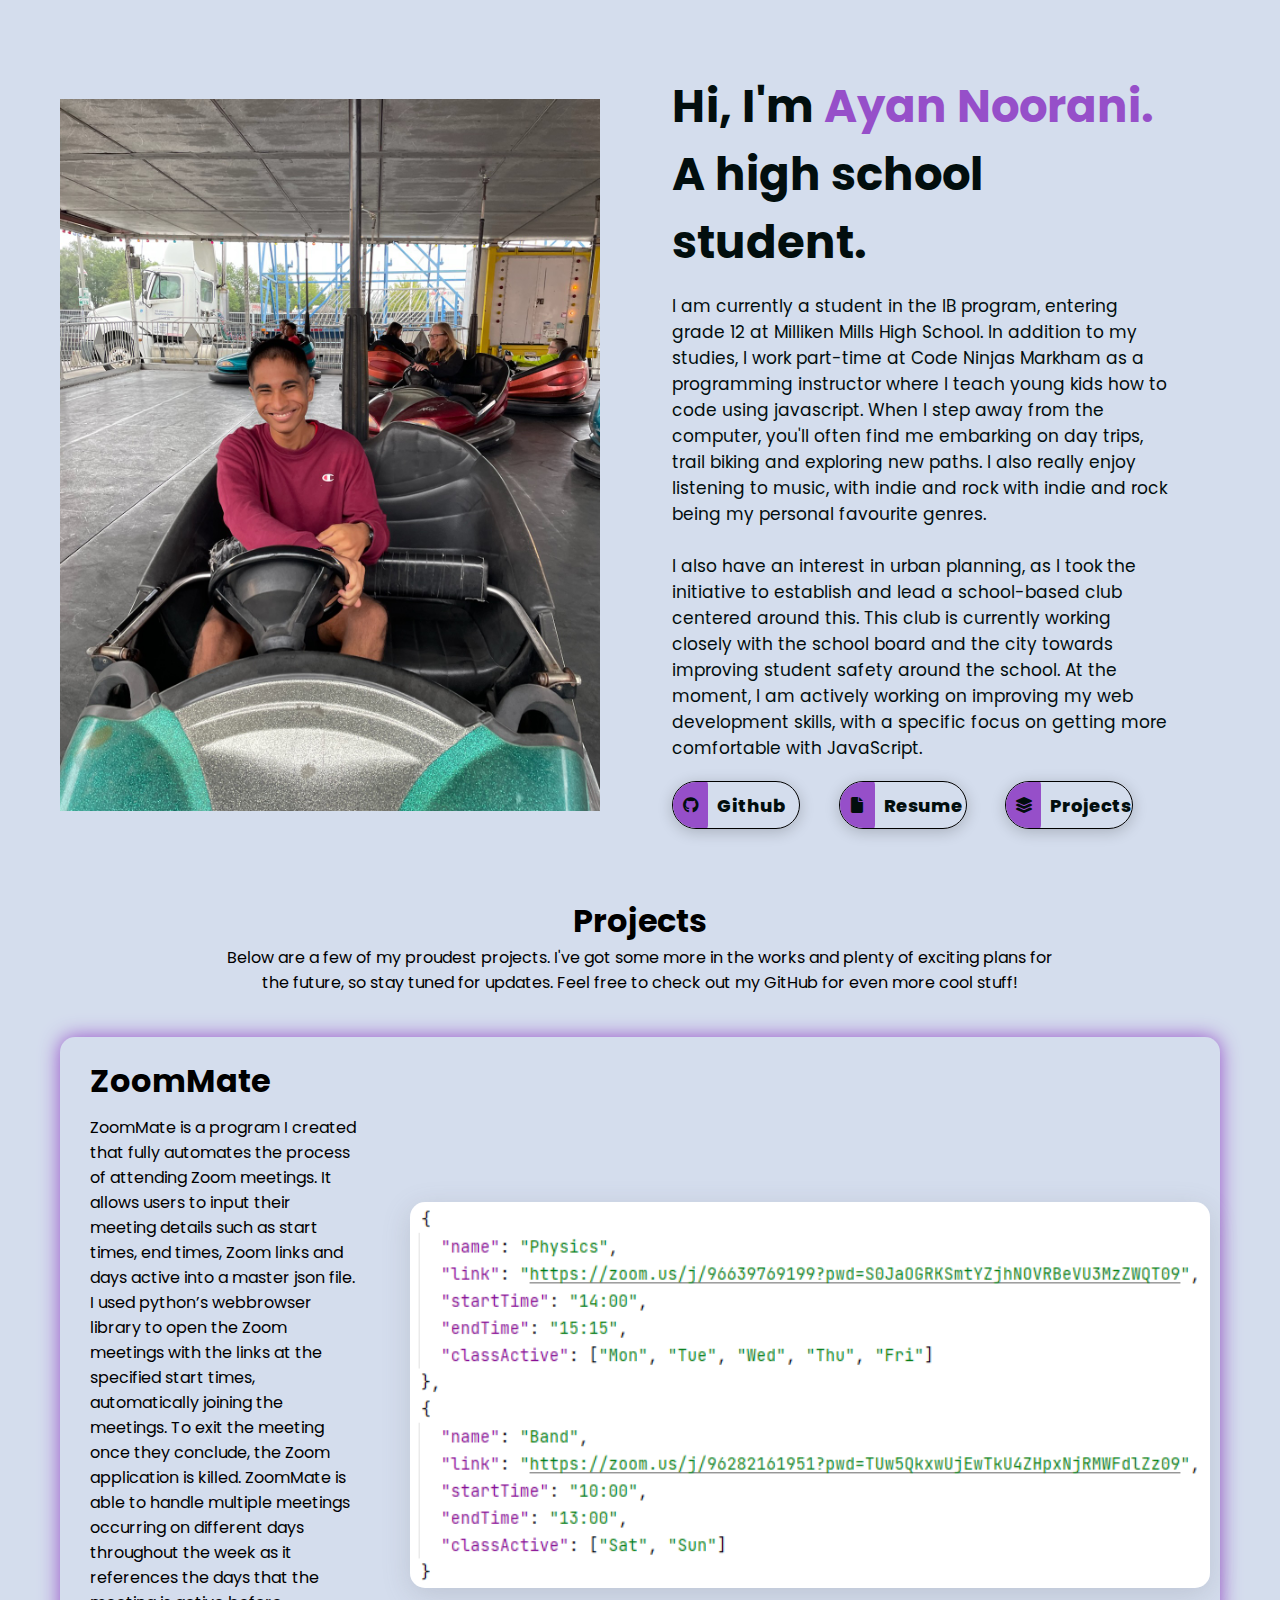
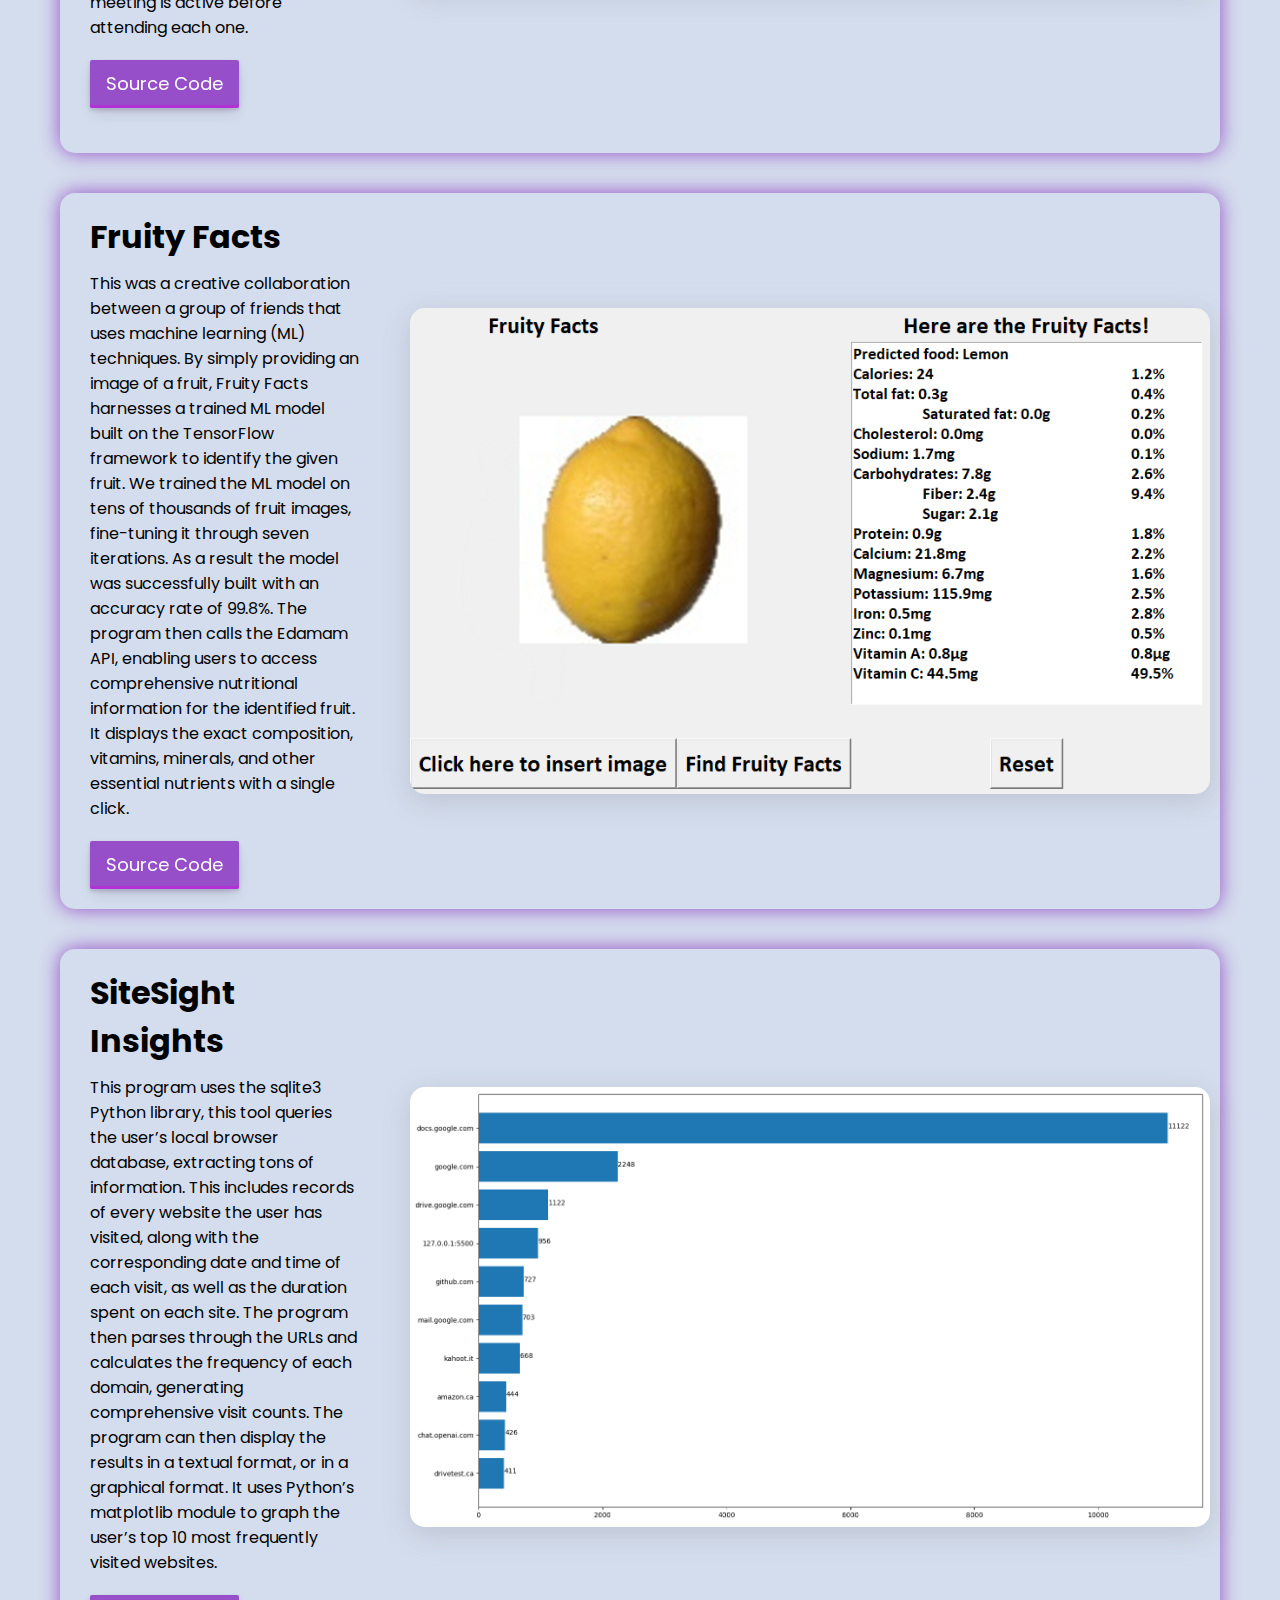
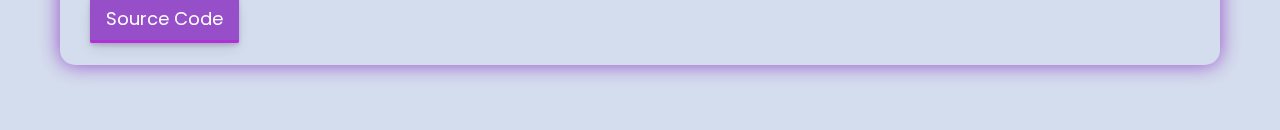
==== commit c26d147e: "Implemented iframs to carousel" ====
--- a/index.html
+++ b/index.html
@@ -16,14 +16,15 @@
             <div class="h-shape"></div>
                 <div class="image-container" id="images-container">
                     <div class="image">
-                        <img class="slides slide0" src="images/aboutme/port0.jpg" alt="">
+                        <!-- <img class="slides slide0" src="images/aboutme/port0.jpg" alt="">
                         <img class="slides slide1" src="images/aboutme/port1.jpg" alt="">
                         <img class="slides slide2" src="images/aboutme/port2.jpg" alt="">
-                        <img class="slides slide3" src="images/aboutme/port3.jpg" alt="">
-                        <!-- <img class="slides fade slide0"src="images/hero.png" alt=""> -->
+                        <img class="slides slide3" src="images/aboutme/port3.jpg" alt=""> -->
+                        <iframe id="slides" style="width: 580px;height: 720px;background: transparent;border: none;" src="/slides.html"></iframe>
                     </div>
                 </div>
             </div>
+            
             <div class="right-header">
                 <h1 class="name">
                     Hi, I'm <span>Ayan Noorani.</span> <br/>
--- a/style.css
+++ b/style.css
@@ -87,6 +87,8 @@
     width: 100%;
     /* border: 2px solid black; */
     z-index: 100;
+    align-items: center;
+    justify-content: center;
 }
 
 .image {
@@ -94,9 +96,12 @@
     width: 400%;
     animation-name: fade;
     animation-duration: 500ms;
+    animation-timing-function: ease-in;
 
     /* transform: translateX(-100px); */
     /* transition: 500ms; */
+    align-items: center;
+    justify-content: center;
 }
 
 .slides {
@@ -105,6 +110,12 @@
     border-radius: 5px;
     /* margin-left: calc(25% - 500px); */
     margin-left: 100px;
+}
+
+#slides {
+    display: flex;
+    align-items: center;
+    justify-content: center;
 }
   
 @keyframes fade {
@@ -275,6 +286,8 @@
     grid-template-columns: repeat(2, 1fr);
     /* border: 1px solid black; */
     margin-bottom: 40px;
+    border-radius: 15px;
+    box-shadow: var(--color-secondary) 0 0 20px;
 }
 
 .right-project{
@@ -290,7 +303,18 @@
 .right-project img {
     width: 800px;
     box-shadow: rgba(100, 100, 111, 0.2) 0px 7px 29px 0px;
-}
+    border-radius: 15px;
+    transition: 200ms;
+    margin-right: 10px;
+}
+
+.right-project img:hover {
+    transform: scale(1.1);
+    cursor: pointer;
+}
+
+
+
 
 .left-project {
     margin-top: 20px;
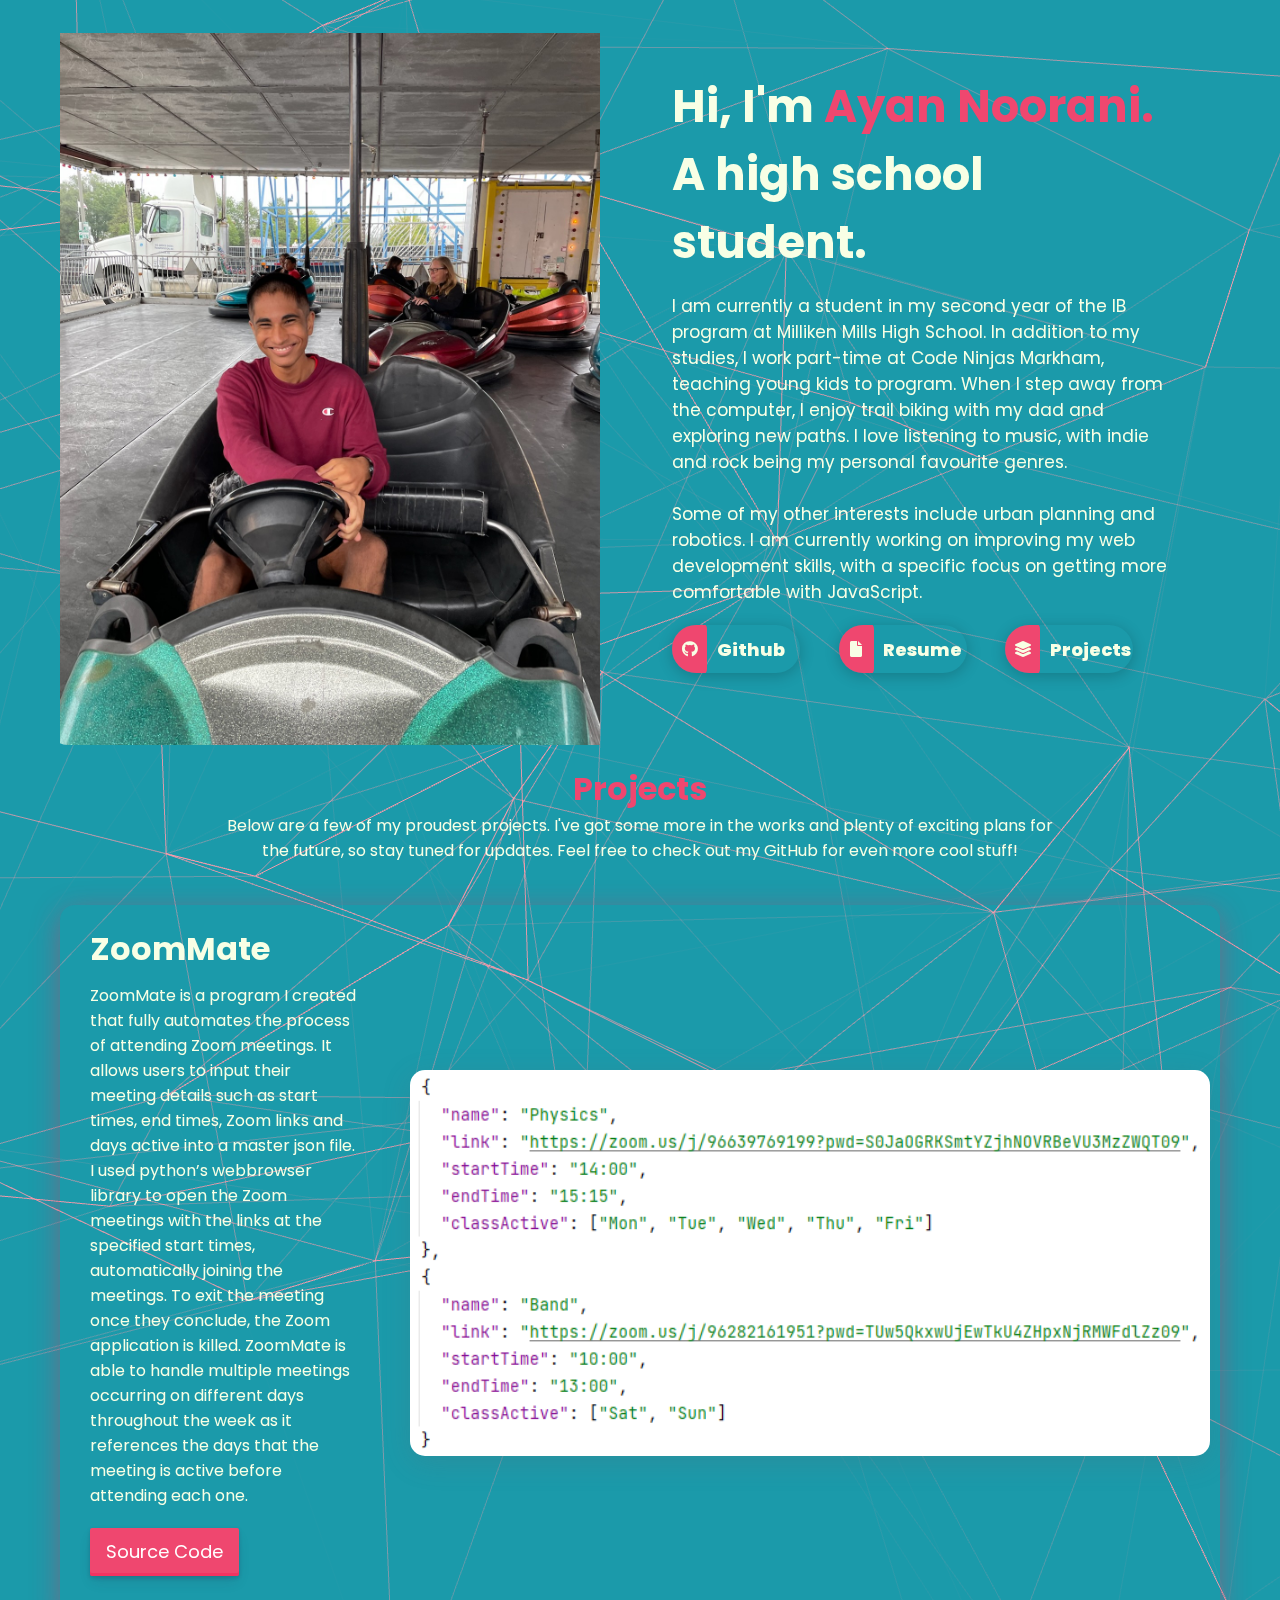
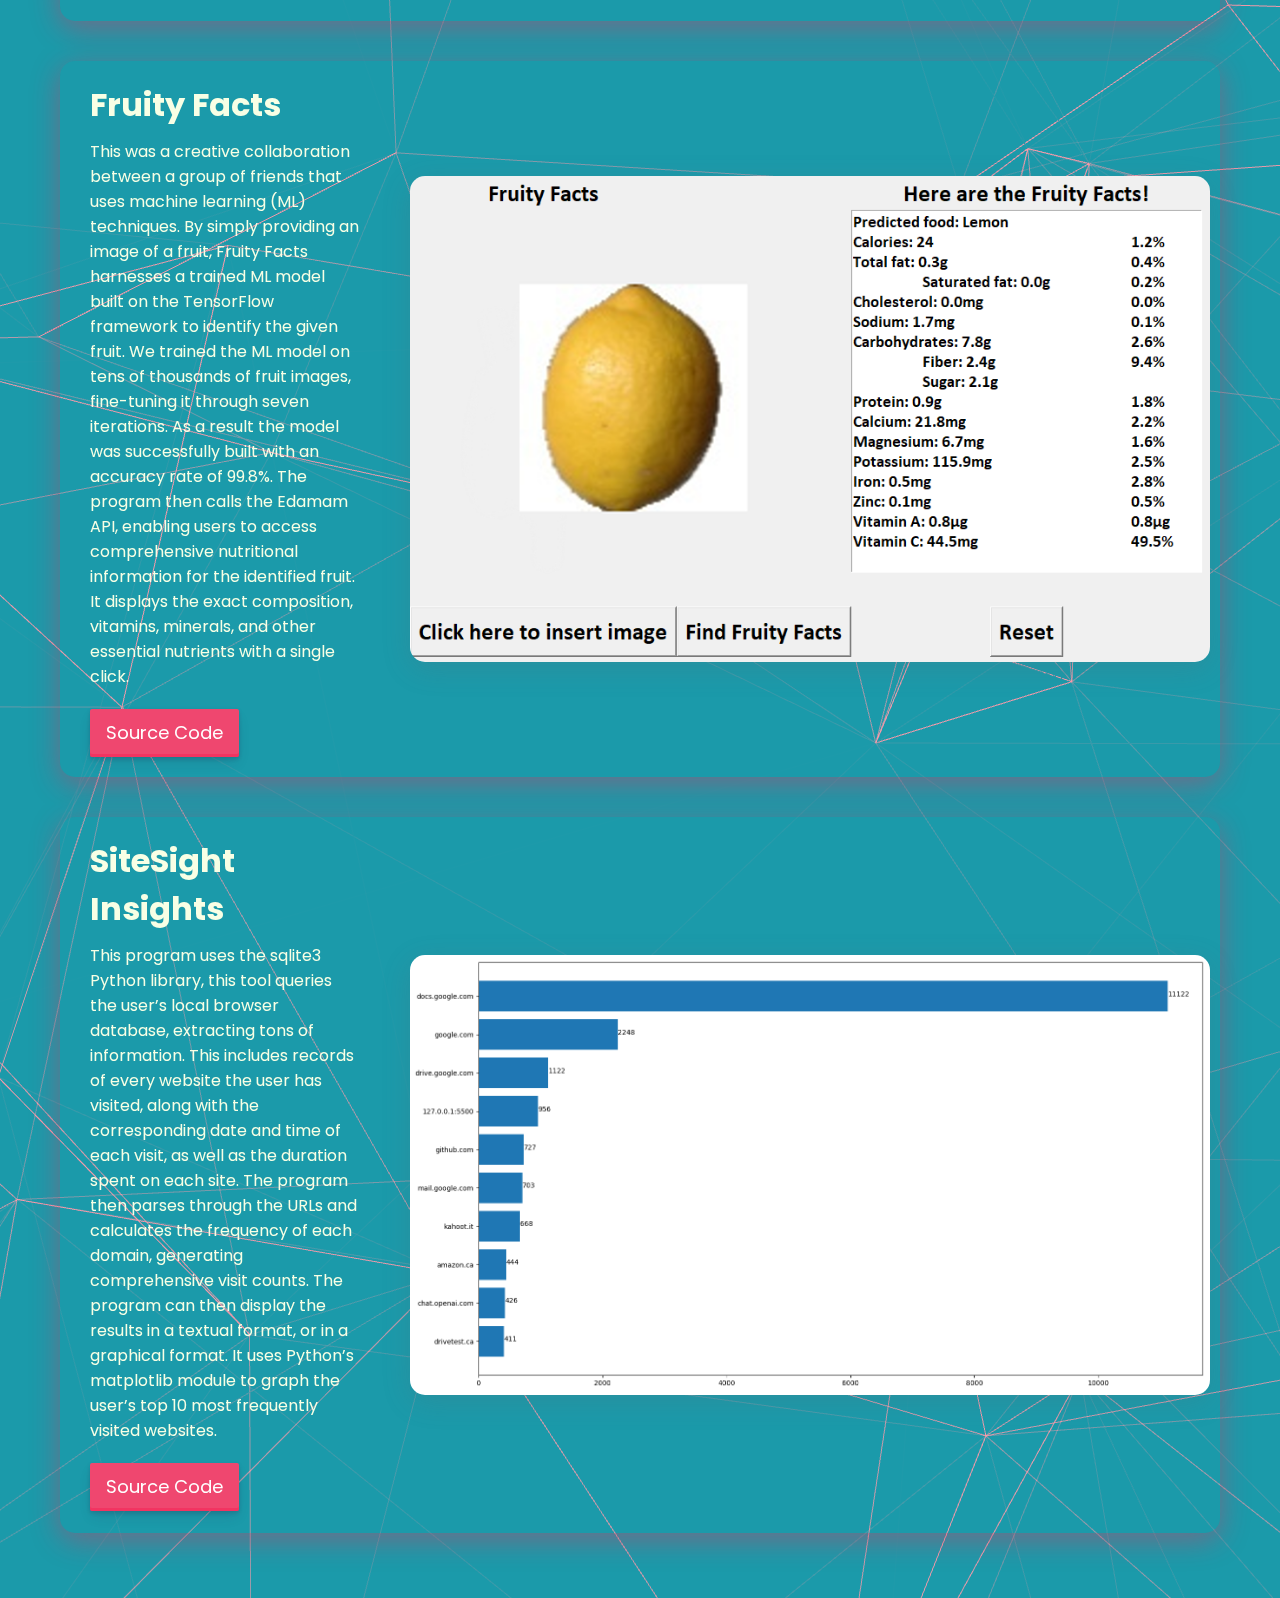
==== commit d098fed2: "Integrated vanta.js background and colours" ====
--- a/index.html
+++ b/index.html
@@ -20,7 +20,7 @@
                         <img class="slides slide1" src="images/aboutme/port1.jpg" alt="">
                         <img class="slides slide2" src="images/aboutme/port2.jpg" alt="">
                         <img class="slides slide3" src="images/aboutme/port3.jpg" alt=""> -->
-                        <iframe id="slides" style="width: 580px;height: 720px;background: transparent;border: none;" src="/slides.html"></iframe>
+                        <iframe id="slides" style="border-radius: 15px; width: 580px;height: 720px;background: transparent;border: none;" src="slides/slides.html"></iframe>
                     </div>
                 </div>
             </div>
@@ -31,9 +31,9 @@
                     A high school student.
                 </h1>
                 <p>
-                    I am currently a student in the IB program, entering grade 12 at Milliken Mills High School.  In addition to my studies, I work part-time at Code Ninjas Markham as a programming instructor where I teach young kids how to code using javascript. When I step away from the computer, you'll often find me embarking on day trips, trail biking and exploring new paths. I also really enjoy listening to music, with indie and rock with indie and rock being my personal favourite genres. 
+                    I am currently a student in my second year of the IB program at Milliken Mills High School. In addition to my studies, I work part-time at Code Ninjas Markham, teaching young kids to program. When I step away from the computer, I enjoy trail biking with my dad and exploring new paths. I love listening to music, with indie and rock being my personal favourite genres. 
                     <br/><br/>
-                    I also have an interest in urban planning, as I took the initiative to establish and lead a school-based club centered around this. This club is currently working closely with the school board and the city towards improving student safety around the school. At the moment, I am actively working on improving my web development skills, with a specific focus on getting more comfortable with JavaScript.
+                    Some of my other interests include urban planning and robotics. I am currently working on improving my web development skills, with a specific focus on getting more comfortable with JavaScript.
                 </p>
                 <div class="btns">
                     <div class="btn-container">
@@ -102,11 +102,10 @@
     </div>
         
     <!-- <a href="#switch" id="switch">Switch</a> -->
+    <!-- <button onlick="app.js/change()">click here</button> -->
 </body>
 <script src="app.js"></script>
+<script src="vanta/three.r134.min.js"></script>
+<script src="vanta/vanta.net.min.js"></script>
+<script src="vanta/vanta.js"></script>
 </html>
-
-
-<!-- have a main page with an image carousel, a nice title at the top right with my description below that. then three identical buttons containing resume, github, projects, have projects button take you below. -->
-<!-- have a button at the top right where when pressed, will change the css variables to change theme of page -->
-<!-- for carousel, have each picture in a div with 100% width that are all in a div with 400% width that is in a div with 100% so you only see one pic at a time, in javascript, just slide the 400% width div over! -->
--- a/style.css
+++ b/style.css
@@ -6,14 +6,17 @@
 }
 
 :root {
-    --color-primary: #D4DDED;
+    --color-primary: rgb(248, 255, 229);
+    /* --color-secondary: rgb(150, 79, 201); */
+    --color-secondary: rgb(239, 71, 111);
+    /* --color-secondary: rgb(244, 37, 85);
     --color-secondary: rgb(150, 79, 201);
-    --color-secondary-fade: 200, 25, 225;
-    --color-secondary-box: 150,79, 201;
-    --color-text: rgb(2, 14, 14);
-    -color-buttons: rgb(197, 119, 55);
+    --color-secondary: rgb(200, 25, 225); */
+
+    --color-secondary-fade: 244, 37, 85;
+    --color-secondary-box: 239, 71, 111;
+    /* --color-primary: rgb(2, 14, 14); */
     --box-shadow-1: 0 3px 15px rgba(0,0,0,.2);
-    --color-background: #D4DDED;
 }
 
 html {
@@ -29,11 +32,16 @@
     top: 0;
     padding: 25px 60px;
     /* padding: 3% 1%; */
-    background-color: var(--color-primary);
-    background-color: var(--color-background);
+    /* background-color: var(--color-primary); */
     font-family: 'Poppins', sans-serif;
     animation-name: opac;
     animation-duration: 2s;
+}
+
+#testing {
+    width: 100px;
+    height: 100px;
+    /* background-color: black; */
 }
 
 /* .bod1 {
@@ -130,7 +138,7 @@
 
 .right-header {
     padding: 3rem 3rem;
-    color: var(--color-text);
+    color: var(--color-primary);
 }
 
 .right-header h1 {
@@ -172,7 +180,7 @@
     border-radius: 30px;
     font-weight: 600;
     position: relative;
-    border: 1px solid black;
+    /* border: 1px solid var(--color-primary); */
     display: flex;
     overflow: hidden;
     align-self: flex-start;
@@ -191,7 +199,7 @@
     opacity: 1;
     transition: all .2s ease-in; 
     font-size: 18px;
-    color: var(--color-text);
+    color: var(--color-primary);
     font-weight: 800;
 }
 
@@ -215,7 +223,7 @@
 .btn-icon i {
     transform: translateX(0);
     transition: all .2s ease-in;
-    color: var(--color-text);
+    color: var(--color-primary);
     font-size: 1rem;
     filter: none;
 }
@@ -223,7 +231,7 @@
 .main-btn:hover .btn-icon {
     width: 8rem;
     transition: all .2s ease-out;
-    background-color: rgba(var(--color-secondary-fade), 0.55);
+    background-color: rgba(var(--color-secondary-fade), 0.70);
     backdrop-filter: blur(2px);
 }
 
@@ -242,6 +250,10 @@
 
 /* ------------------------------------------------------------------------------------- */
 /* Projects */
+
+#projects {
+    color: var(--color-primary);
+}
 
 .projects-title {
     display: block;
@@ -255,6 +267,8 @@
     justify-content: center;
     align-items: center;
     text-align: center;
+    color: var(--color-secondary);
+
 }
 
 .projects-title-p {
@@ -287,7 +301,7 @@
     /* border: 1px solid black; */
     margin-bottom: 40px;
     border-radius: 15px;
-    box-shadow: var(--color-secondary) 0 0 20px;
+    box-shadow: rgba(var(--color-secondary-fade), 0.40) 0px 7px 29px 0px;
 }
 
 .right-project{
@@ -365,9 +379,9 @@
     font-size: 18px;
 }
    
-.project-btn:focus {
+/* .project-btn:focus {
     box-shadow: #D6D6E7 0 0 20px 1.5px inset, rgba(45, 35, 66, 0.4) 0 2px 4px, rgba(45, 35, 66, 0.3) 0 7px 13px -3px, rgba(var(--color-secondary-fade), 0.55) 0 -3px 0 inset;
-}
+} */
    
 .project-btn:hover {
     box-shadow: rgba(45, 35, 66, 0.3) 0 4px 20px, rgba(45, 35, 66, 0.2) 0 7px 13px -3px, rgba(var(--color-secondary-fade), 0.55) 0 -3px 0 inset;
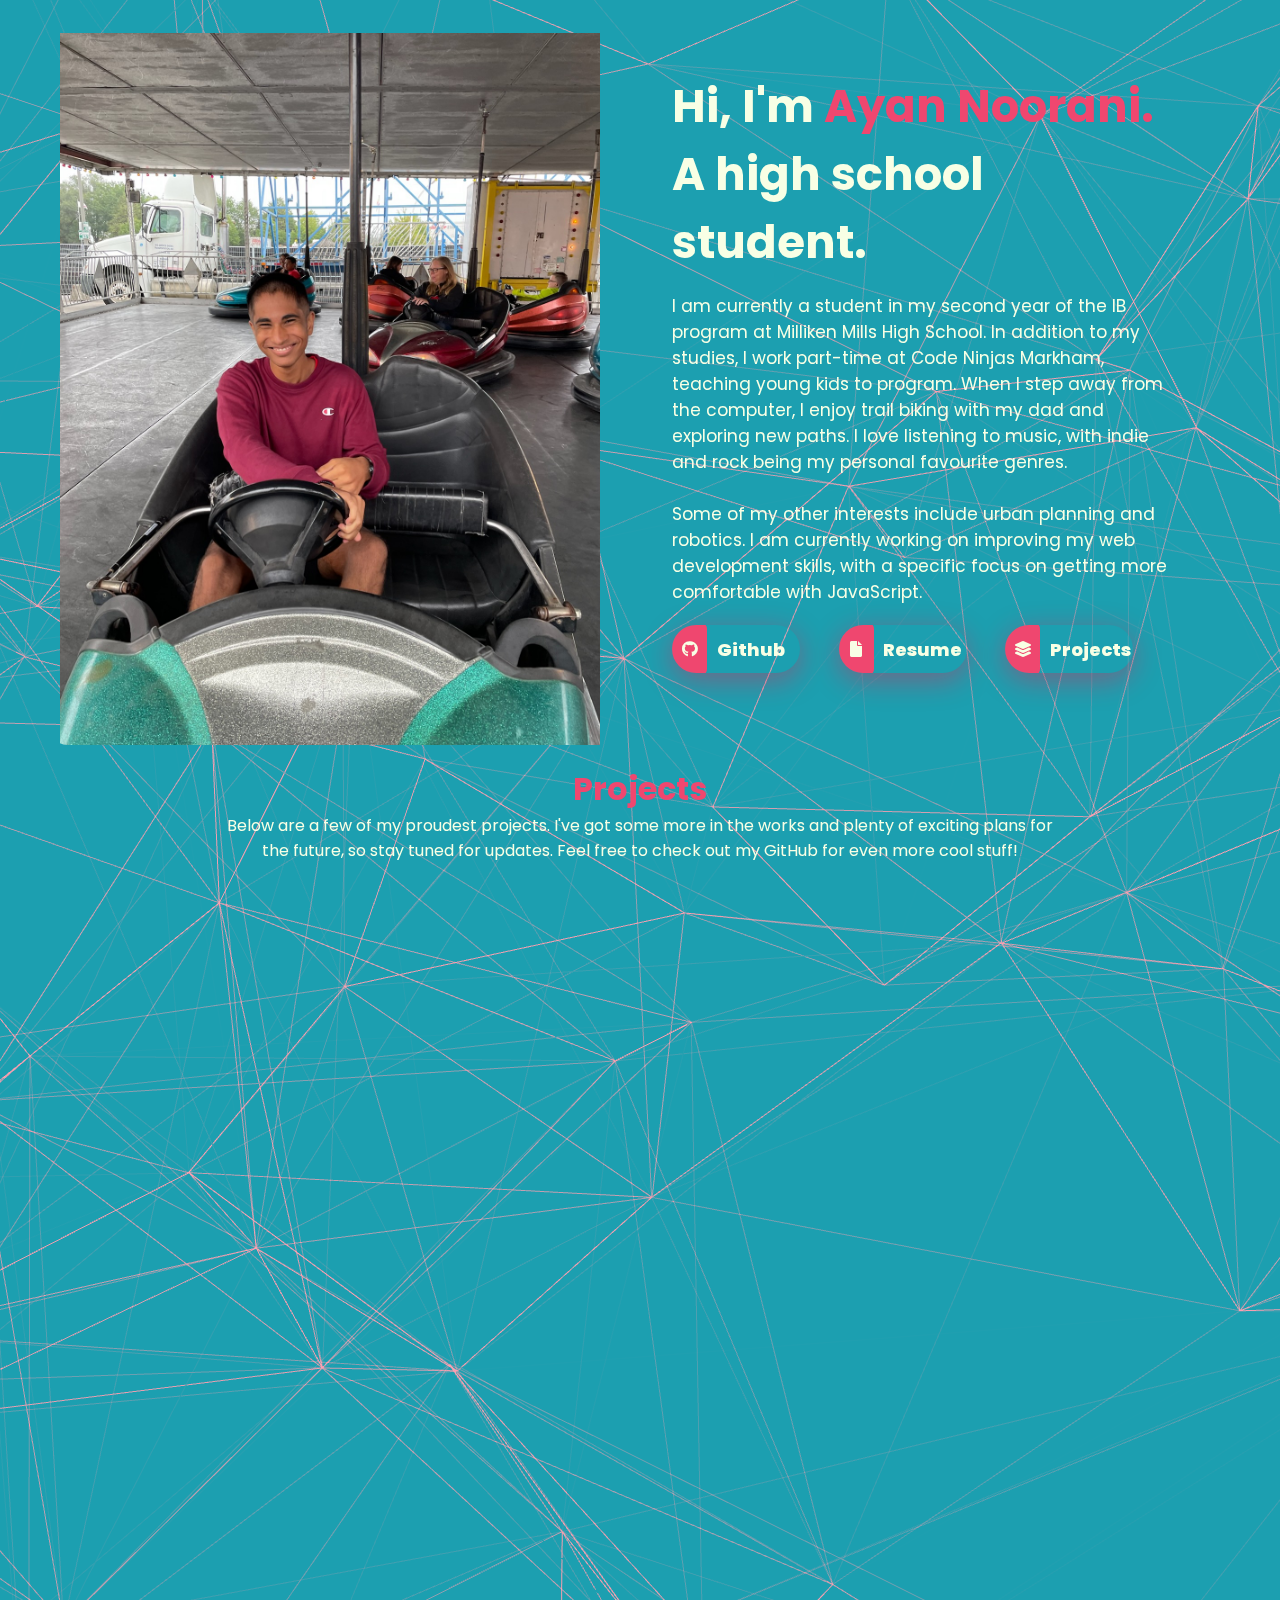
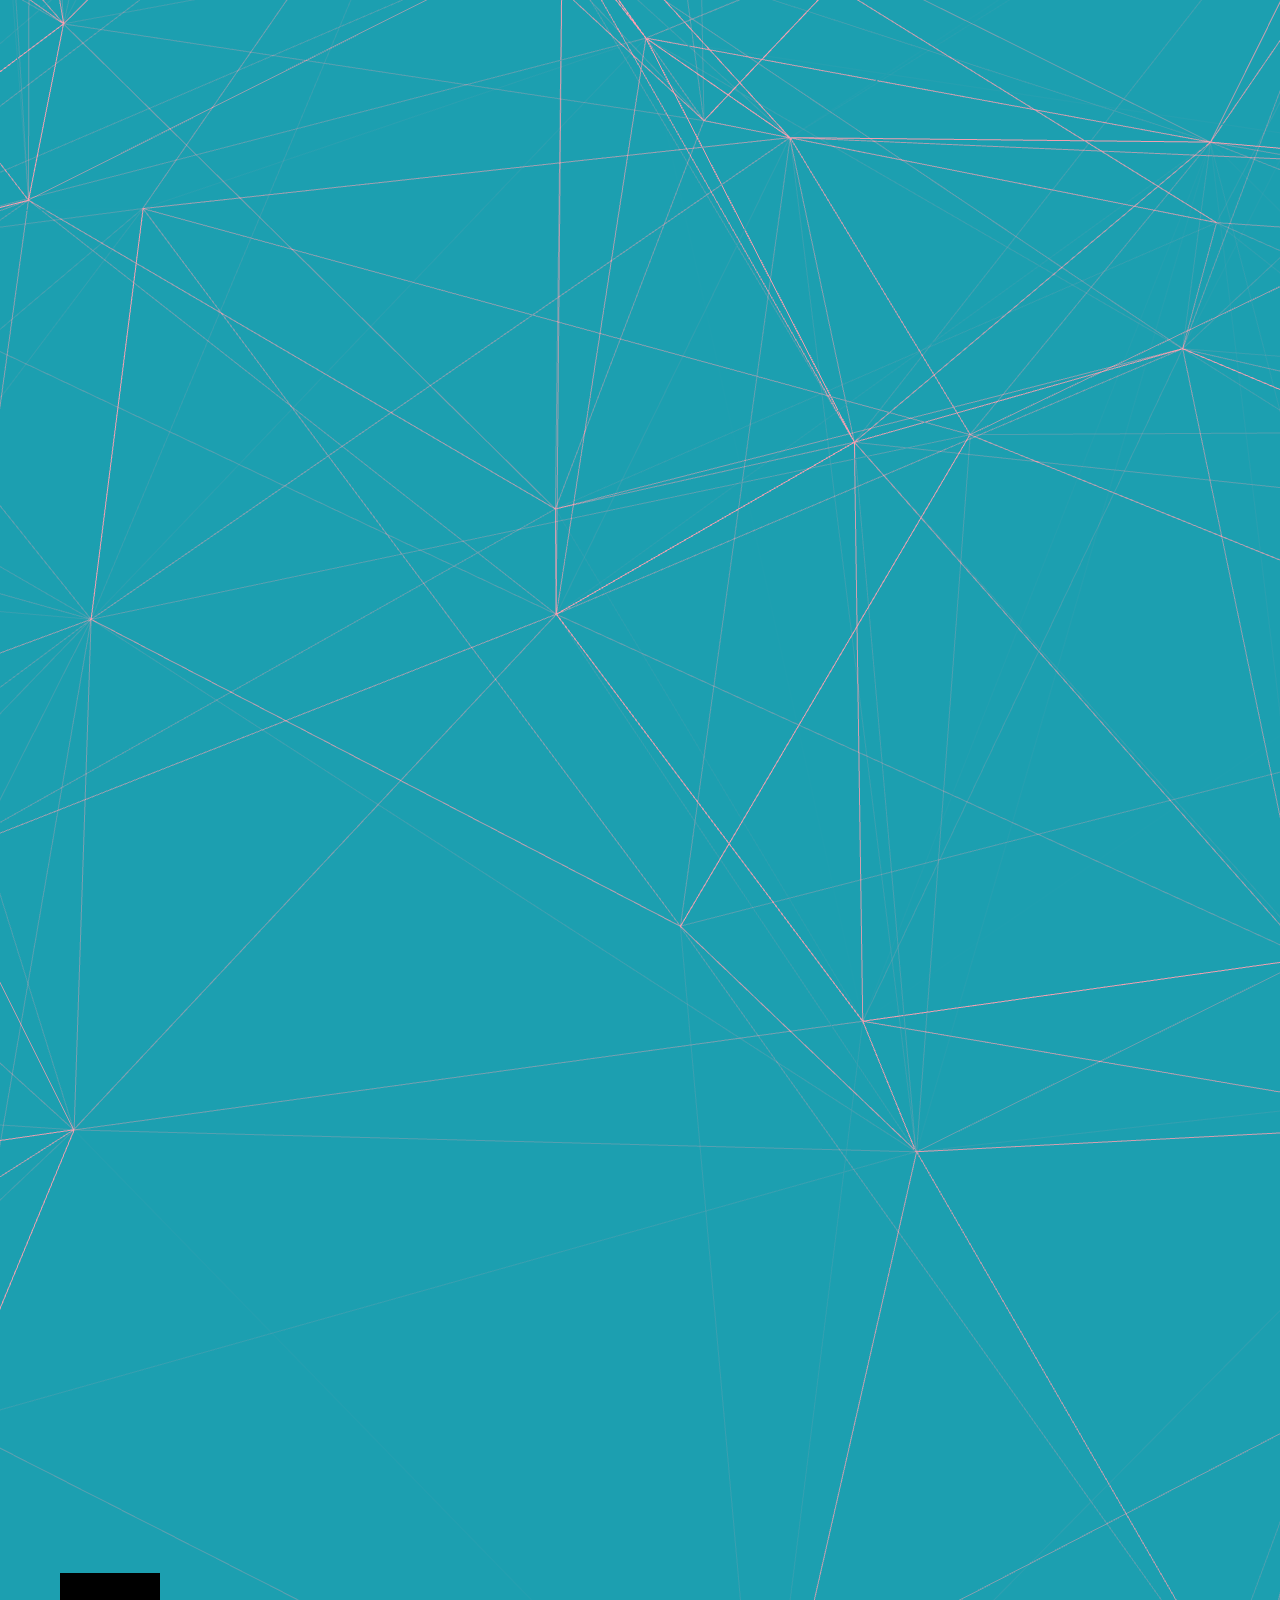
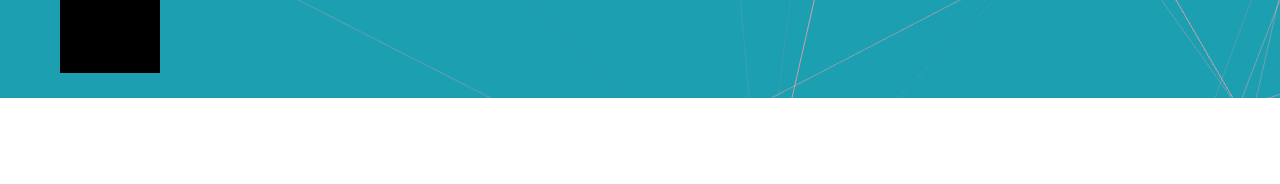
==== commit 912273bb: "added scroll when projects are in viewport" ====
--- a/index.html
+++ b/index.html
@@ -1,111 +1,112 @@
 <!DOCTYPE html>
 <html lang="en">
-<head>
-    <meta charset="UTF-8">
-    <meta http-equiv="X-UA-Compatible" content="IE=edge">
-    <meta name="viewport" content="width=device-width, initial-scale=1.0">
-    <title>Ayan Noorani</title>
-    <link rel="stylesheet" href="style.css">
-    <link href="https://fonts.googleapis.com/css2?family=Poppins&display=swap" rel="stylesheet">
-    <link rel="stylesheet" href="https://cdnjs.cloudflare.com/ajax/libs/font-awesome/6.0.0/css/all.min.css" integrity="sha512-9usAa10IRO0HhonpyAIVpjrylPvoDwiPUiKdWk5t3PyolY1cOd4DSE0Ga+ri4AuTroPR5aQvXU9xC6qOPnzFeg==" crossorigin="anonymous" referrerpolicy="no-referrer" />
-    <link rel="icon" href="images/favicon-32x32.png">
-</head>
-<body class="bod">
-    <div class="header-content">
-        <div class="left-header">
-            <div class="h-shape"></div>
-                <div class="image-container" id="images-container">
-                    <div class="image">
-                        <!-- <img class="slides slide0" src="images/aboutme/port0.jpg" alt="">
-                        <img class="slides slide1" src="images/aboutme/port1.jpg" alt="">
-                        <img class="slides slide2" src="images/aboutme/port2.jpg" alt="">
-                        <img class="slides slide3" src="images/aboutme/port3.jpg" alt=""> -->
-                        <iframe id="slides" style="border-radius: 15px; width: 580px;height: 720px;background: transparent;border: none;" src="slides/slides.html"></iframe>
+    <head>
+        <meta charset="UTF-8">
+        <meta http-equiv="X-UA-Compatible" content="IE=edge">
+        <meta name="viewport" content="width=device-width, initial-scale=1.0">
+        <title>Ayan Noorani</title>
+        <link rel="stylesheet" href="style.css">
+        <link href="https://fonts.googleapis.com/css2?family=Poppins&display=swap" rel="stylesheet">
+        <link rel="stylesheet" href="https://cdnjs.cloudflare.com/ajax/libs/font-awesome/6.0.0/css/all.min.css" integrity="sha512-9usAa10IRO0HhonpyAIVpjrylPvoDwiPUiKdWk5t3PyolY1cOd4DSE0Ga+ri4AuTroPR5aQvXU9xC6qOPnzFeg==" crossorigin="anonymous" referrerpolicy="no-referrer" />
+        <link rel="icon" href="images/favicon-32x32.png">
+    </head>
+    <body class="bod">
+        <div class="header-content">
+            <div class="left-header">
+                <div class="h-shape"></div>
+                    <div class="image-container" id="images-container">
+                        <div class="image">
+                            <!-- <img class="slides slide0" src="images/aboutme/port0.jpg" alt="">
+                            <img class="slides slide1" src="images/aboutme/port1.jpg" alt="">
+                            <img class="slides slide2" src="images/aboutme/port2.jpg" alt="">
+                            <img class="slides slide3" src="images/aboutme/port3.jpg" alt=""> -->
+                            <iframe id="slides" style="border-radius: 15px; width: 580px;height: 720px;background: transparent;border: none;" src="slides/slides.html"></iframe>
+                        </div>
+                    </div>
+                </div>
+                
+                <div class="right-header">
+                    <h1 class="name">
+                        Hi, I'm <span>Ayan Noorani.</span> <br/>
+                        A high school student.
+                    </h1>
+                    <p>
+                        I am currently a student in my second year of the IB program at Milliken Mills High School. In addition to my studies, I work part-time at Code Ninjas Markham, teaching young kids to program. When I step away from the computer, I enjoy trail biking with my dad and exploring new paths. I love listening to music, with indie and rock being my personal favourite genres. 
+                        <br/><br/>
+                        Some of my other interests include urban planning and robotics. I am currently working on improving my web development skills, with a specific focus on getting more comfortable with JavaScript.
+                    </p>
+                    <div class="btns">
+                        <div class="btn-container">
+                            <a href="https://github.com/4y4n" class="main-btn" target="_blank" style="text-decoration:none">
+                                <span class="btn-icon"><i class="fa-brands fa-github"></i></span>
+                                <span class="btn-text">Github</span>
+                            </a>
+                        </div>
+                        <div class="btn-container">
+                            <span class="icon-btn"></span>
+                            <a href="https://www.ayan.imnotavailable.com/resume.pdf" class="main-btn" target="_blank" style="text-decoration:none">
+                                <span class="btn-icon"><i class="fa-solid fa-file"></i></span>
+                                <span class="btn-text">Resume</span>
+                            </a>
+                        </div> 
+                        <div class="btn-container">
+                            <a href="#projects" class="main-btn" style="text-decoration:none">
+                                <span class="btn-icon"><i class="fa-solid fa-layer-group"></i></span>
+                                <span class="btn-text">Projects</span>
+                            </a>
+                        </div>
                     </div>
                 </div>
             </div>
-            
-            <div class="right-header">
-                <h1 class="name">
-                    Hi, I'm <span>Ayan Noorani.</span> <br/>
-                    A high school student.
-                </h1>
-                <p>
-                    I am currently a student in my second year of the IB program at Milliken Mills High School. In addition to my studies, I work part-time at Code Ninjas Markham, teaching young kids to program. When I step away from the computer, I enjoy trail biking with my dad and exploring new paths. I love listening to music, with indie and rock being my personal favourite genres. 
-                    <br/><br/>
-                    Some of my other interests include urban planning and robotics. I am currently working on improving my web development skills, with a specific focus on getting more comfortable with JavaScript.
-                </p>
-                <div class="btns">
-                    <div class="btn-container">
-                        <a href="https://github.com/4y4n" class="main-btn" target="_blank" style="text-decoration:none">
-                            <span class="btn-icon"><i class="fa-brands fa-github"></i></span>
-                            <span class="btn-text">Github</span>
-                        </a>
+        <div id="projects">
+            <div class="projects-title">
+                <h1>Projects</h1>
+                <div class="projects-title-p">
+                    <p>Below are a few of my proudest projects. I've got some more in the works and plenty of exciting plans for the future, so stay tuned for updates. Feel free to check out my GitHub for even more cool stuff!</p>
+                </div>
+            </div>
+            <div class="projects-container">
+                <div class="project-container">
+                    <div class="left-project">
+                        <h1>ZoomMate</h1>
+                        <p>ZoomMate is a program I created that fully automates the process of attending Zoom meetings. It allows users to input their meeting details such as start times, end times, Zoom links and days active into a master json file. I used python’s webbrowser library to open the Zoom meetings with the links at the specified start times, automatically joining the meetings. To exit the meeting once they conclude, the Zoom application is killed. ZoomMate is able to handle multiple meetings occurring on different days throughout the week as it references the days that the meeting is active before attending each one.</p>
+                        <a class="project-btn" href="https://github.com/4y4n/ZoomMate" target="_blank" style="text-decoration:none">Source Code</a>
                     </div>
-                    <div class="btn-container">
-                        <span class="icon-btn"></span>
-                        <a href="https://www.ayan.imnotavailable.com/resume.pdf" class="main-btn" target="_blank" style="text-decoration:none">
-                            <span class="btn-icon"><i class="fa-solid fa-file"></i></span>
-                            <span class="btn-text">Resume</span>
-                        </a>
-                    </div> 
-                    <div class="btn-container">
-                        <a href="#projects" class="main-btn" style="text-decoration:none">
-                            <span class="btn-icon"><i class="fa-solid fa-layer-group"></i></span>
-                            <span class="btn-text">Projects</span>
-                        </a>
+                    <div class="right-project">
+                        <img src="images/projects/ZoomMate.png" alt="">
+                    </div>
+                </div>
+                <div class="project-container">
+                    <div class="left-project">
+                        <h1>Fruity Facts</h1>
+                        
+                        <p>This was a creative collaboration between a group of friends that uses machine learning (ML) techniques. By simply providing an image of a fruit, Fruity Facts harnesses a trained ML model built on the TensorFlow framework to identify the given fruit. We trained the ML model on tens of thousands of fruit images, fine-tuning it through seven iterations. As a result the model was successfully built with an accuracy rate of 99.8%. The program then calls the Edamam API, enabling users to access comprehensive nutritional information for the identified fruit. It displays the exact composition, vitamins, minerals, and other essential nutrients with a single click.</p>
+                        <a role="button" class="project-btn" target="_blank" href="https://github.com/faymo/Fruity-Facts">Source Code</a>
+                    </div>
+                    <div class="right-project">
+                        <img src="images/projects/Fruity_Facts.png" alt="">
+                    </div>
+                </div>
+                <div class="project-container">
+                    <div class="left-project">
+                        <h1>SiteSight Insights</h1>
+                        
+                        <p>This program uses the sqlite3 Python library, this tool queries the user’s local browser database, extracting tons of information. This includes records of every website the user has visited, along with the corresponding date and time of each visit, as well as the duration spent on each site. The program then parses through the URLs and calculates the frequency of each domain, generating comprehensive visit counts. The program can then display the results in a textual format, or in a graphical format. It uses Python’s matplotlib module to graph the user’s top 10 most frequently visited websites.</p>
+                        <a role="button" class="project-btn" target="_blank" href="https://github.com/4y4n/Browser_History_Analyzer">Source Code</a>
+                    </div>
+                    <div class="right-project">
+                        <img src="images/projects/SiteSight_Insights.png" alt="">
                     </div>
                 </div>
             </div>
         </div>
-    <div id="projects">
-        <div class="projects-title">
-            <h1>Projects</h1>
-            <div class="projects-title-p">
-                <p>Below are a few of my proudest projects. I've got some more in the works and plenty of exciting plans for the future, so stay tuned for updates. Feel free to check out my GitHub for even more cool stuff!</p>
-            </div>
-        </div>
-        <div class="projects-container">
-            <div class="project-container">
-                <div class="left-project">
-                    <h1>ZoomMate</h1>
-                    <p>ZoomMate is a program I created that fully automates the process of attending Zoom meetings. It allows users to input their meeting details such as start times, end times, Zoom links and days active into a master json file. I used python’s webbrowser library to open the Zoom meetings with the links at the specified start times, automatically joining the meetings. To exit the meeting once they conclude, the Zoom application is killed. ZoomMate is able to handle multiple meetings occurring on different days throughout the week as it references the days that the meeting is active before attending each one.</p>
-                    <a class="project-btn" href="https://github.com/4y4n/ZoomMate" target="_blank" style="text-decoration:none">Source Code</a>
-                </div>
-                <div class="right-project">
-                    <img src="images/projects/ZoomMate.png" alt="">
-                </div>
-            </div>
-            <div class="project-container">
-                <div class="left-project">
-                    <h1>Fruity Facts</h1>
-                    
-                    <p>This was a creative collaboration between a group of friends that uses machine learning (ML) techniques. By simply providing an image of a fruit, Fruity Facts harnesses a trained ML model built on the TensorFlow framework to identify the given fruit. We trained the ML model on tens of thousands of fruit images, fine-tuning it through seven iterations. As a result the model was successfully built with an accuracy rate of 99.8%. The program then calls the Edamam API, enabling users to access comprehensive nutritional information for the identified fruit. It displays the exact composition, vitamins, minerals, and other essential nutrients with a single click.</p>
-                    <a role="button" class="project-btn" target="_blank" href="https://github.com/faymo/Fruity-Facts">Source Code</a>
-                </div>
-                <div class="right-project">
-                    <img src="images/projects/Fruity_Facts.png" alt="">
-                </div>
-            </div>
-            <div class="project-container">
-                <div class="left-project">
-                    <h1>SiteSight Insights</h1>
-                    
-                    <p>This program uses the sqlite3 Python library, this tool queries the user’s local browser database, extracting tons of information. This includes records of every website the user has visited, along with the corresponding date and time of each visit, as well as the duration spent on each site. The program then parses through the URLs and calculates the frequency of each domain, generating comprehensive visit counts. The program can then display the results in a textual format, or in a graphical format. It uses Python’s matplotlib module to graph the user’s top 10 most frequently visited websites.</p>
-                    <a role="button" class="project-btn" target="_blank" href="https://github.com/4y4n/Browser_History_Analyzer">Source Code</a>
-                </div>
-                <div class="right-project">
-                    <img src="images/projects/SiteSight_Insights.png" alt="">
-                </div>
-            </div>
-        </div>
-    </div>
-        
-    <!-- <a href="#switch" id="switch">Switch</a> -->
-    <!-- <button onlick="app.js/change()">click here</button> -->
-</body>
-<script src="app.js"></script>
-<script src="vanta/three.r134.min.js"></script>
-<script src="vanta/vanta.net.min.js"></script>
-<script src="vanta/vanta.js"></script>
+            
+        <!-- <a href="#switch" id="switch">Switch</a> -->
+        <!-- <button>click here</button> -->
+        <div id="testing"></div>
+    </body>
+    <script src="app.js"></script>
+    <script src="vanta/three.r134.min.js"></script>
+    <script src="vanta/vanta.net.min.js"></script>
+    <script src="vanta/vanta.js"></script>
 </html>
--- a/style.css
+++ b/style.css
@@ -9,14 +9,14 @@
     --color-primary: rgb(248, 255, 229);
     /* --color-secondary: rgb(150, 79, 201); */
     --color-secondary: rgb(239, 71, 111);
-    /* --color-secondary: rgb(244, 37, 85);
-    --color-secondary: rgb(150, 79, 201);
+    /* --color-secondary: rgb(255, 26, 80); */
+    /* --color-secondary: rgb(150, 79, 201);
     --color-secondary: rgb(200, 25, 225); */
 
-    --color-secondary-fade: 244, 37, 85;
+    --color-secondary-fade: 255, 16, 69;
     --color-secondary-box: 239, 71, 111;
     /* --color-primary: rgb(2, 14, 14); */
-    --box-shadow-1: 0 3px 15px rgba(0,0,0,.2);
+    --box-shadow-1: rgba(var(--color-secondary-fade), 0.40) 0px 7px 29px 0px;
 }
 
 html {
@@ -41,7 +41,7 @@
 #testing {
     width: 100px;
     height: 100px;
-    /* background-color: black; */
+    background-color: black;
 }
 
 /* .bod1 {
@@ -302,6 +302,9 @@
     margin-bottom: 40px;
     border-radius: 15px;
     box-shadow: rgba(var(--color-secondary-fade), 0.40) 0px 7px 29px 0px;
+    opacity: 0;
+    transform: translateY(35%);
+    transition: 750ms ease-out;
 }
 
 .right-project{
@@ -316,7 +319,7 @@
 
 .right-project img {
     width: 800px;
-    box-shadow: rgba(100, 100, 111, 0.2) 0px 7px 29px 0px;
+    box-shadow: var(--box-shadow-1);
     border-radius: 15px;
     transition: 200ms;
     margin-right: 10px;
@@ -339,7 +342,6 @@
 
 .left-project h1{
     display: flex;
-
 }
 .left-project p {
     display: flex;
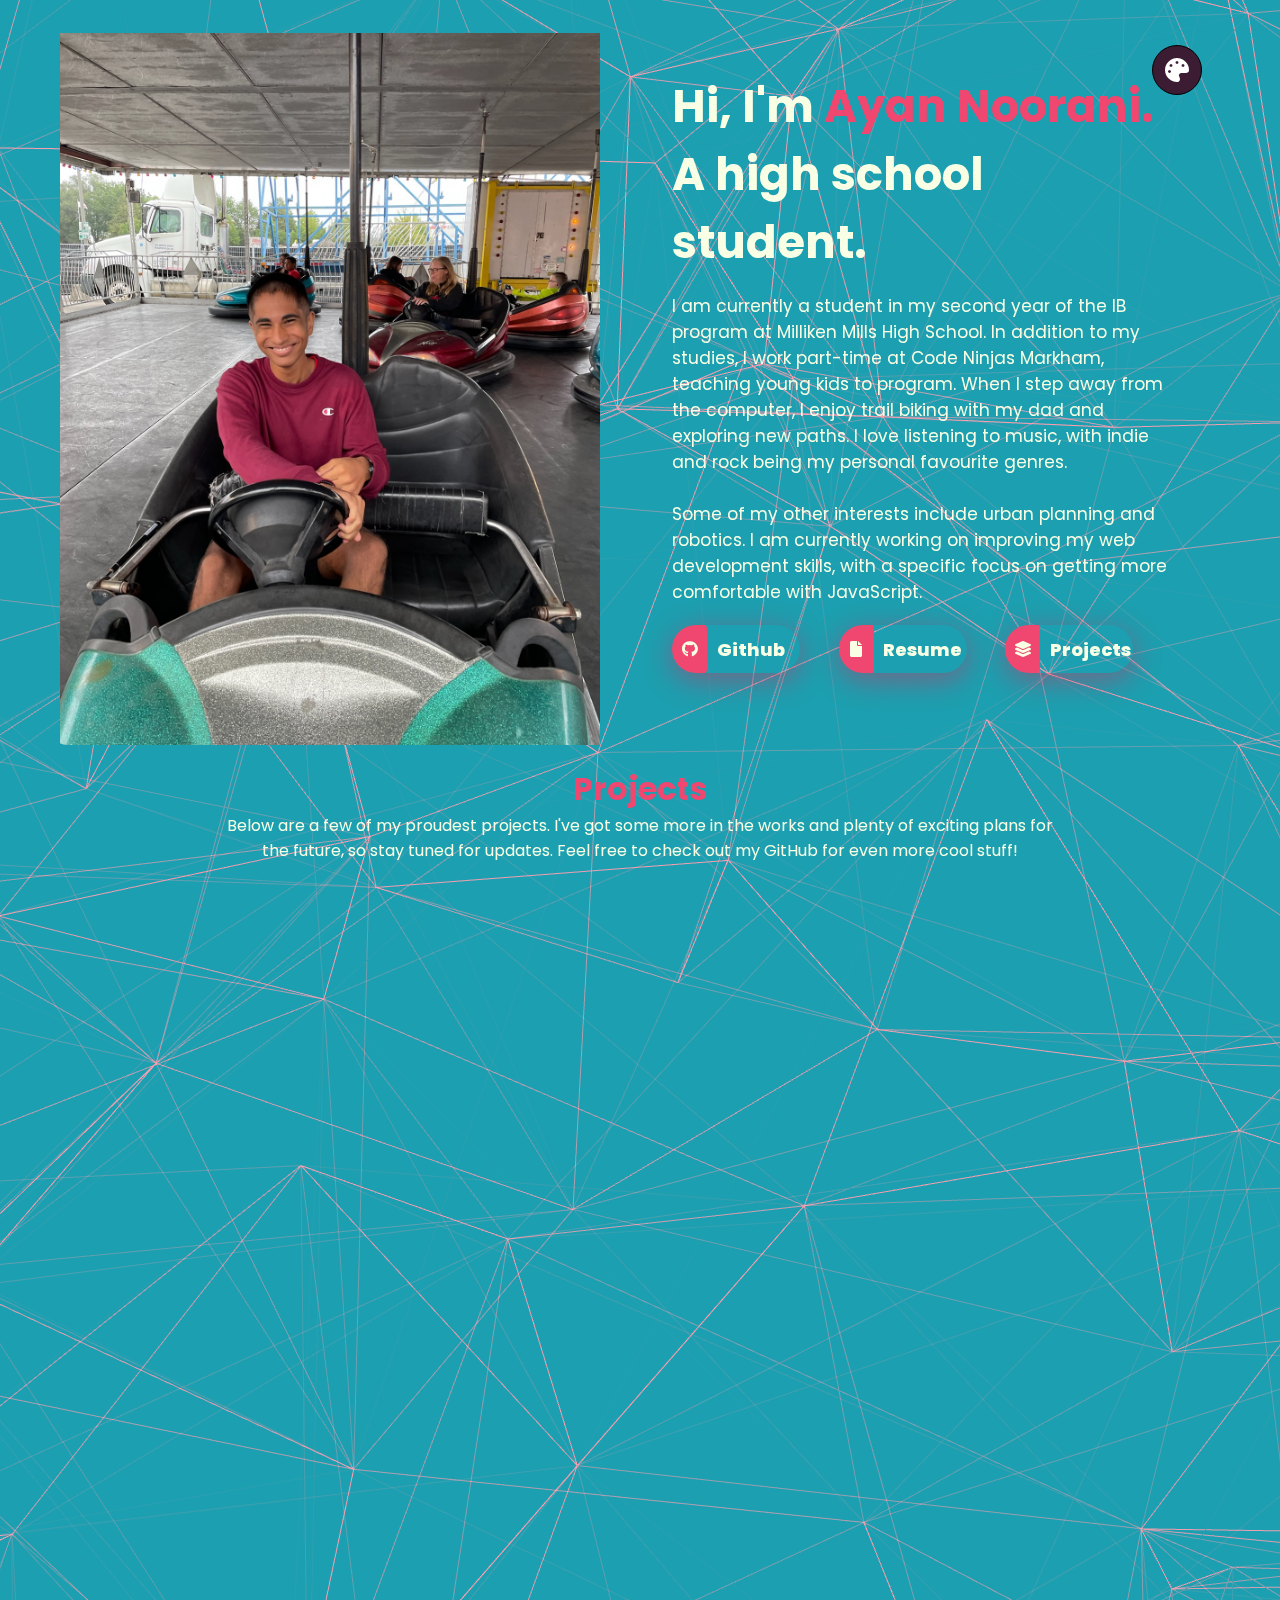
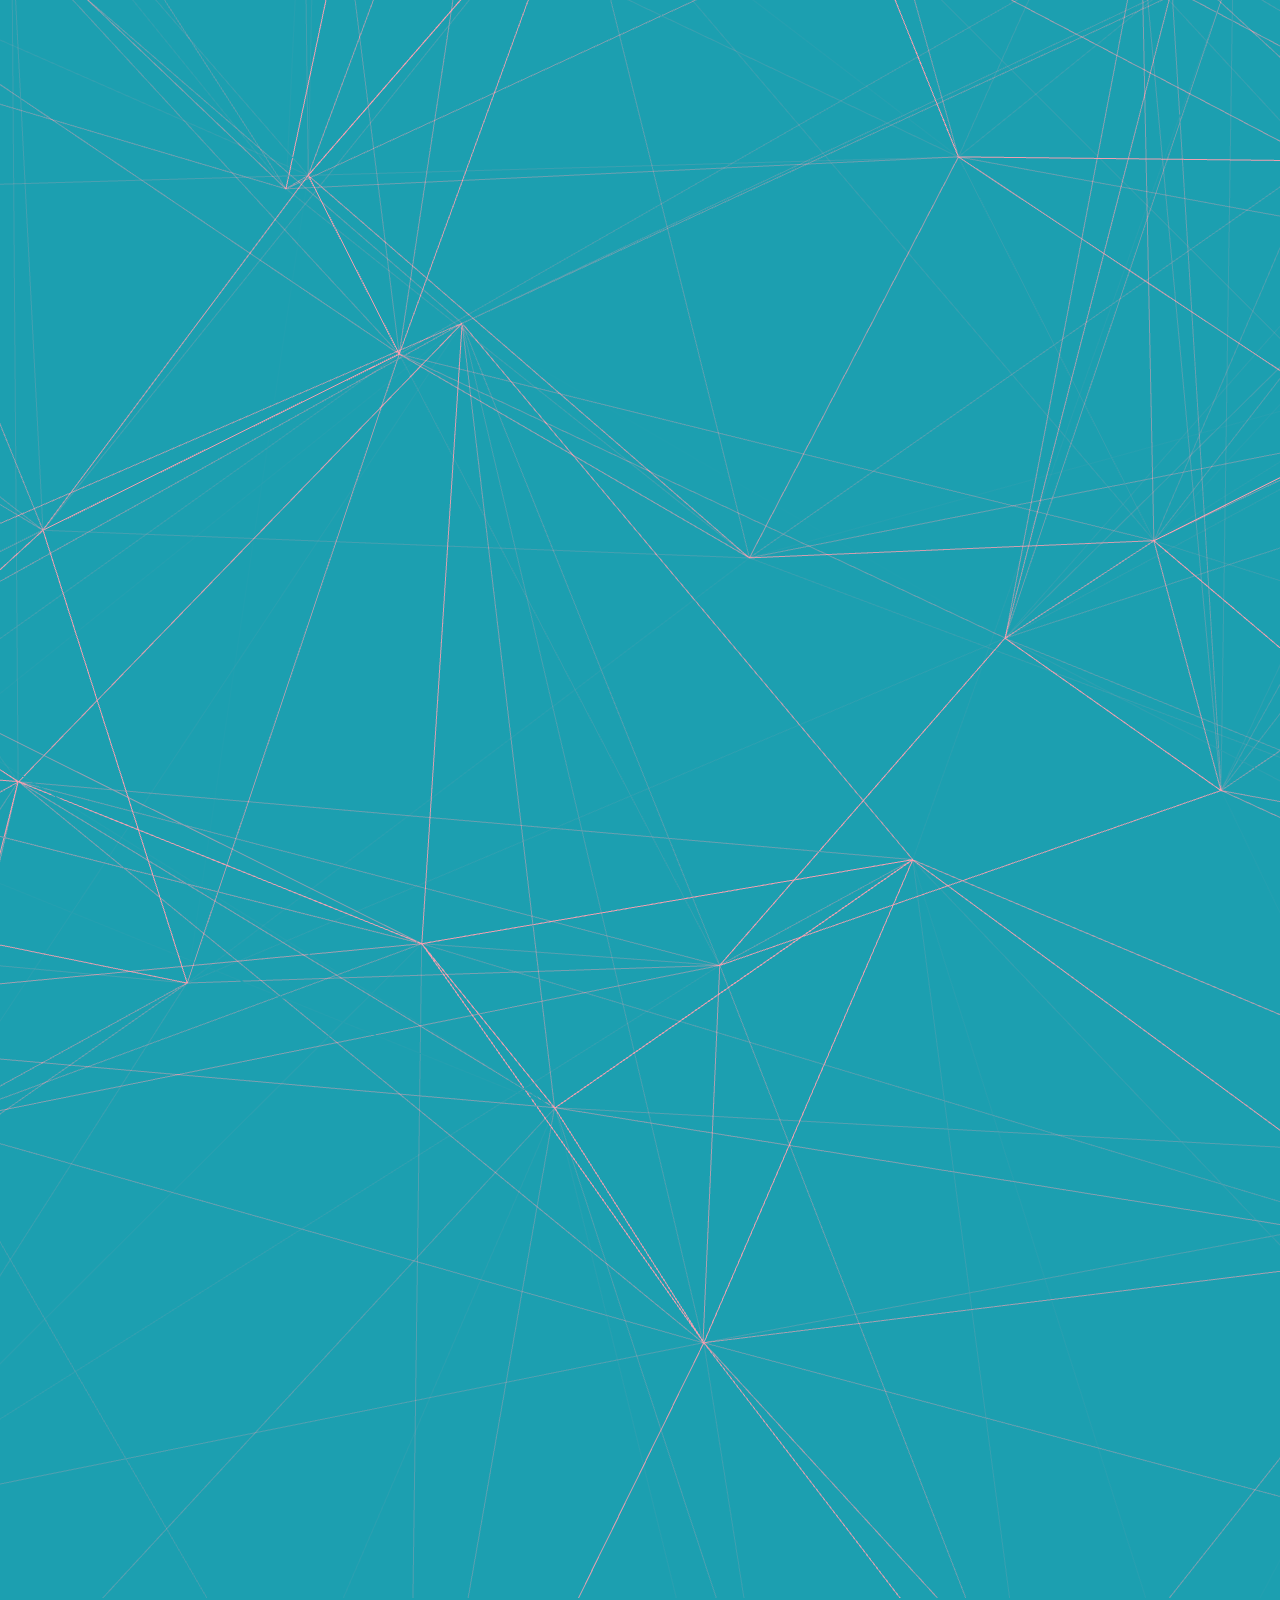
==== commit f39c10e0: "implemented change theme button" ====
--- a/index.html
+++ b/index.html
@@ -11,6 +11,9 @@
         <link rel="icon" href="images/favicon-32x32.png">
     </head>
     <body class="bod">
+        <div id="change">
+            <i class="fa-solid fa-palette"></i>
+        </div>
         <div class="header-content">
             <div class="left-header">
                 <div class="h-shape"></div>
@@ -102,11 +105,11 @@
         </div>
             
         <!-- <a href="#switch" id="switch">Switch</a> -->
-        <!-- <button>click here</button> -->
-        <div id="testing"></div>
+        <!-- <div id="testing"></div> -->
     </body>
-    <script src="app.js"></script>
     <script src="vanta/three.r134.min.js"></script>
     <script src="vanta/vanta.net.min.js"></script>
     <script src="vanta/vanta.js"></script>
+    <script src="app.js"></script>
+    
 </html>
--- a/style.css
+++ b/style.css
@@ -7,14 +7,11 @@
 
 :root {
     --color-primary: rgb(248, 255, 229);
-    /* --color-secondary: rgb(150, 79, 201); */
     --color-secondary: rgb(239, 71, 111);
-    /* --color-secondary: rgb(255, 26, 80); */
+    --color-secondary-fade: 255, 16, 69;
+    
     /* --color-secondary: rgb(150, 79, 201);
     --color-secondary: rgb(200, 25, 225); */
-
-    --color-secondary-fade: 255, 16, 69;
-    --color-secondary-box: 239, 71, 111;
     /* --color-primary: rgb(2, 14, 14); */
     --box-shadow-1: rgba(var(--color-secondary-fade), 0.40) 0px 7px 29px 0px;
 }
@@ -32,17 +29,34 @@
     top: 0;
     padding: 25px 60px;
     /* padding: 3% 1%; */
-    /* background-color: var(--color-primary); */
+    background-color: rgb(28, 159, 176);
     font-family: 'Poppins', sans-serif;
-    animation-name: opac;
-    animation-duration: 2s;
-}
-
-#testing {
-    width: 100px;
-    height: 100px;
-    background-color: black;
-}
+    /* animation-name: opac;
+    animation-duration: 2s; */
+}
+
+#change {
+    width: 50px;
+    height: 50px;
+    border-radius: 50px;
+    background-color: rgb(59, 28, 50);
+    /* border: 1px solid black; */
+    position: absolute;
+    top: 5vh;
+    left: 90vw;
+    z-index: 10000;
+    border: 1px solid black;
+    cursor: pointer;
+}
+#change i {
+    color: white;
+    font-size: 1.5rem;
+    display: flex;
+    justify-content: center;
+    align-items: center;
+    transform: translateY(50%);
+}
+
 
 /* .bod1 {
     background-color: var(--color-background);
@@ -67,11 +81,20 @@
     }
 }
 
+@keyframes spin1 { 
+    100% { 
+        transform:rotate(360deg); 
+    } 
+}
 
 
 a { 
     display: inline-block;
 }
+
+
+
+
 
 /* -------------------------------------------------------------------------------------------------- */
 /* header */
@@ -304,7 +327,7 @@
     box-shadow: rgba(var(--color-secondary-fade), 0.40) 0px 7px 29px 0px;
     opacity: 0;
     transform: translateY(35%);
-    transition: 750ms ease-out;
+    transition: 500ms ease-out;
 }
 
 .right-project{
